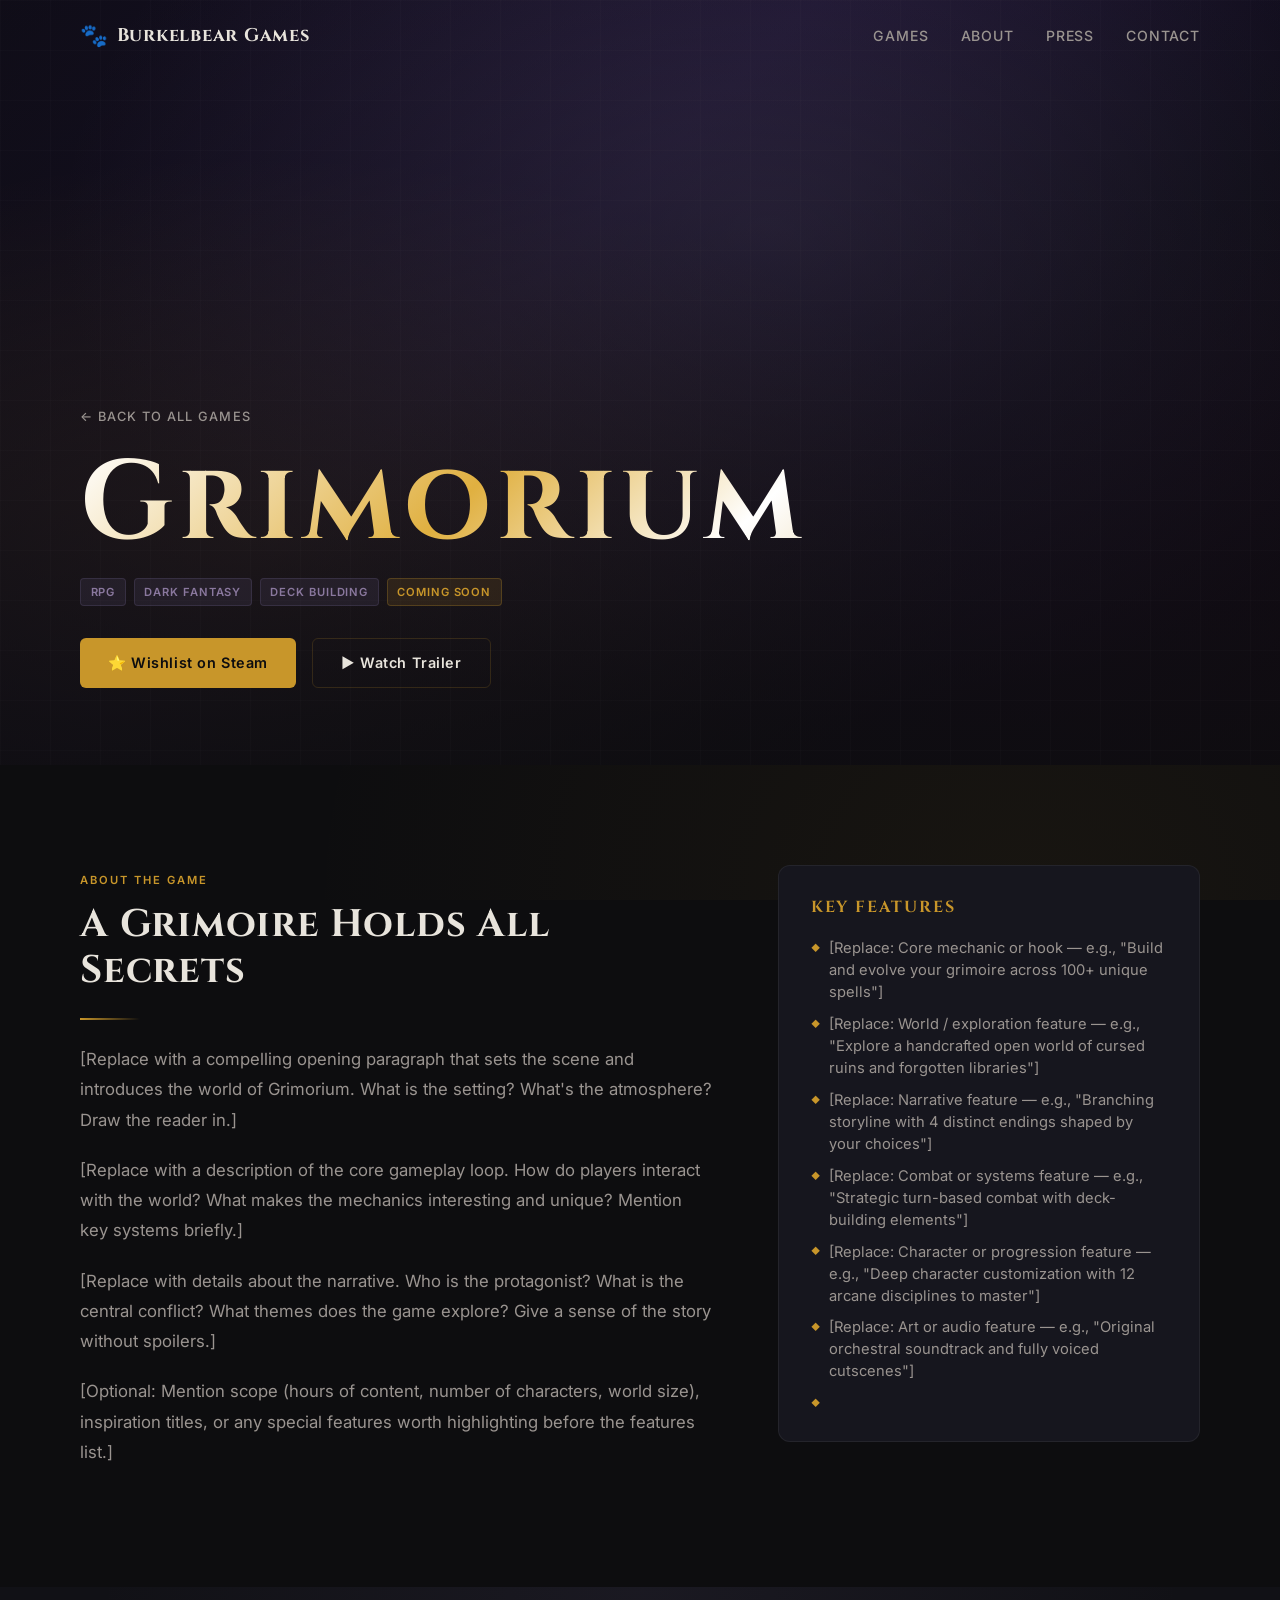
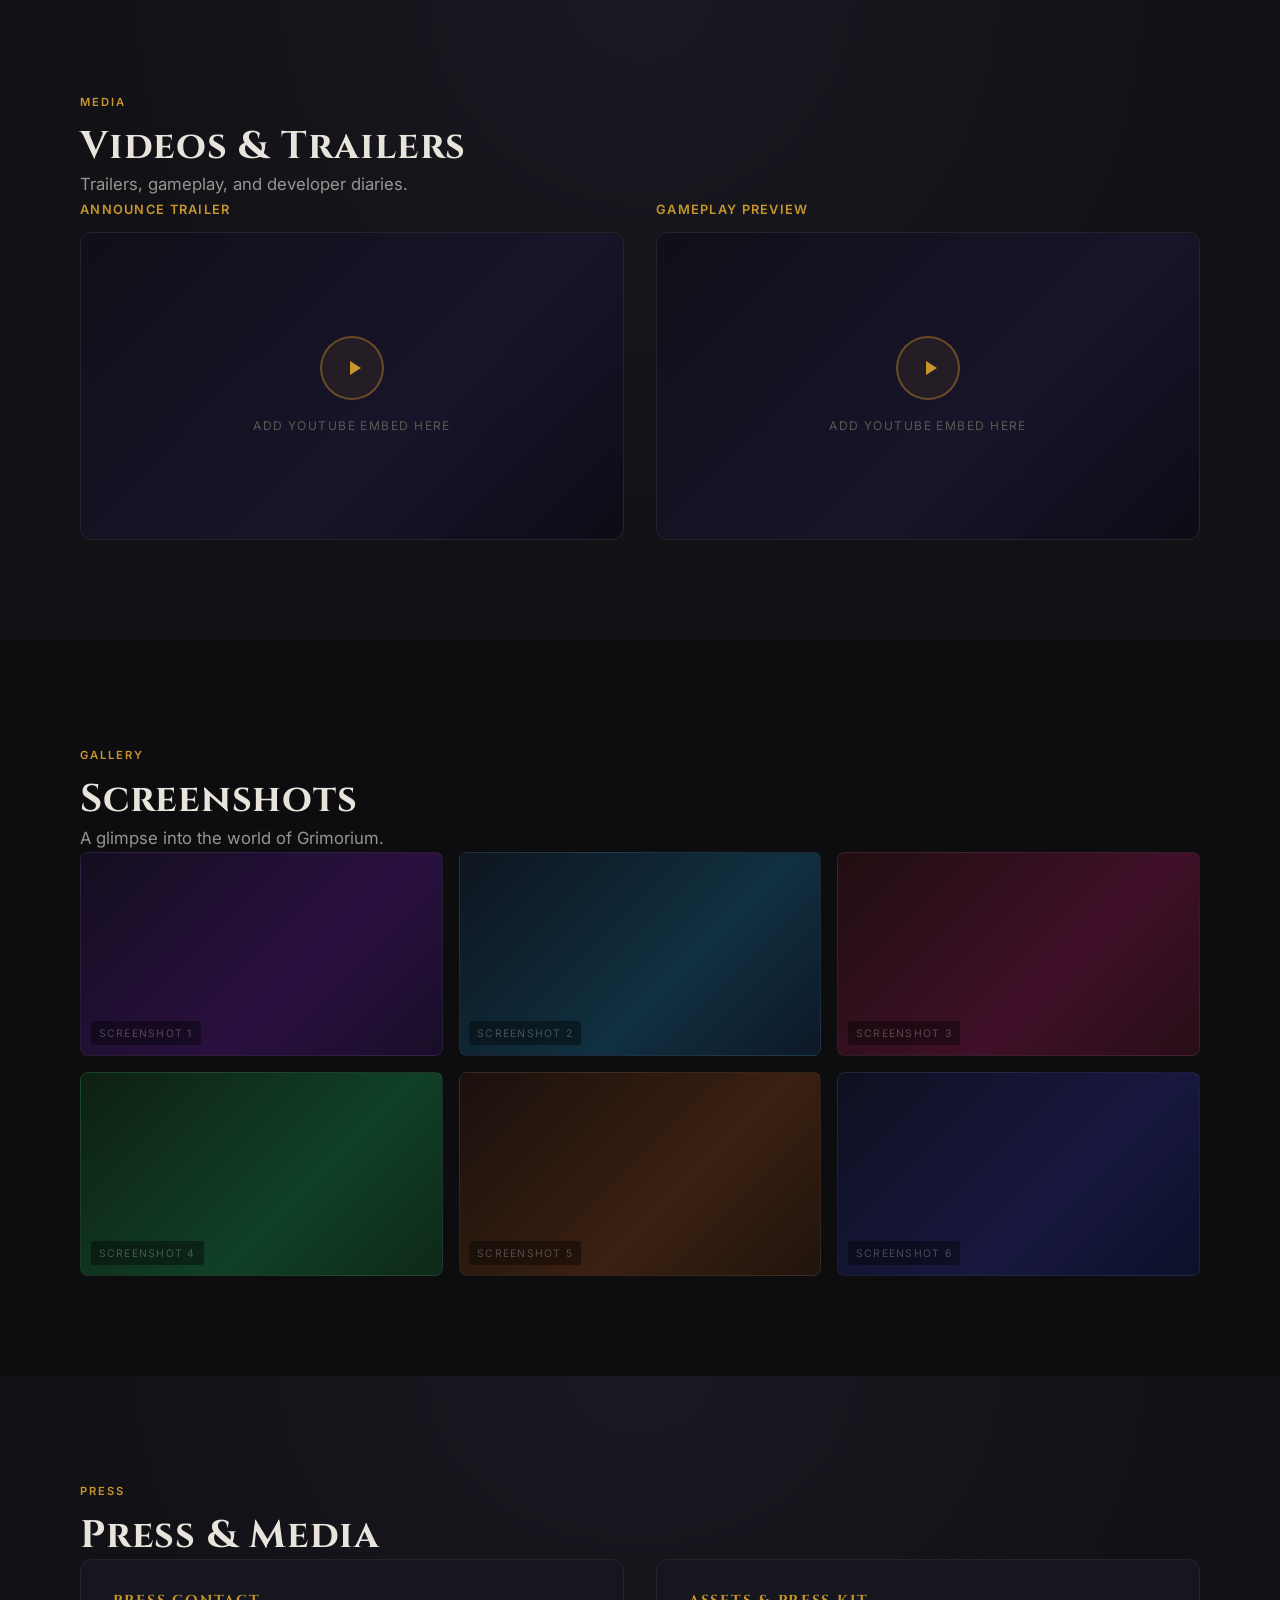
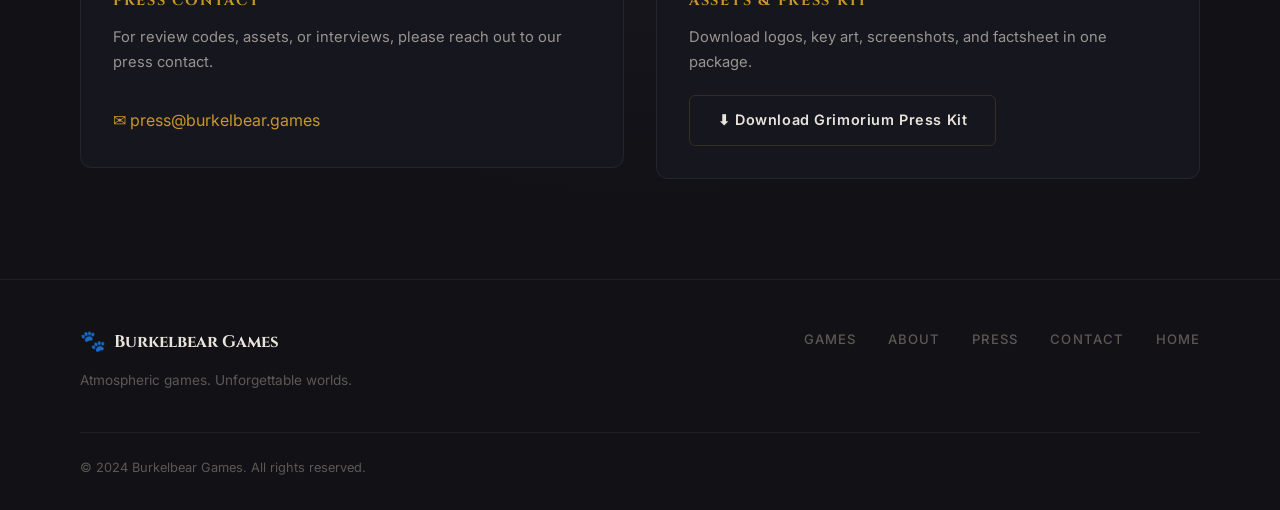
==== games/grimorium.html @ 39a69e0a "first commit" ====
<!DOCTYPE html>
<html lang="en">
<head>
  <meta charset="UTF-8" />
  <meta name="viewport" content="width=device-width, initial-scale=1.0" />

  <!-- TITLE: Update with your game's full SEO title -->
  <title>Grimorium — Burkelbear Games</title>

  <!-- META DESCRIPTION: Replace with your actual game description (150–160 chars ideal) -->
  <meta name="description" content="Grimorium is a dark fantasy grimoire RPG by Burkelbear Games. Unravel forbidden arcane mysteries before they unravel you." />

  <!-- Open Graph / Social sharing -->
  <!-- OG TAGS: Update these once you have key art / banner images -->
  <meta property="og:type"        content="website" />
  <meta property="og:title"       content="Grimorium — Burkelbear Games" />
  <meta property="og:description" content="A dark fantasy grimoire RPG. Unravel forbidden arcane mysteries before they unravel you." />
  <!-- <meta property="og:image" content="https://burkelbear.games/images/grimorium-og-banner.jpg" /> -->
  <!-- <meta property="og:url"   content="https://burkelbear.games/games/grimorium.html" /> -->

  <!-- Favicon -->
  <!-- <link rel="icon" type="image/png" sizes="32x32" href="../favicon-32x32.png"> -->

  <!-- Google Fonts -->
  <link rel="preconnect" href="https://fonts.googleapis.com" />
  <link rel="preconnect" href="https://fonts.gstatic.com" crossorigin />
  <link
    href="https://fonts.googleapis.com/css2?family=Cinzel:wght@400;600;700&family=Inter:wght@400;500;600&display=swap"
    rel="stylesheet"
  />

  <!-- Note: stylesheet path goes up one level since we are in /games/ -->
  <link rel="stylesheet" href="../css/style.css" />
</head>
<body>

  <!-- ======================================================================
       NAVIGATION
       ====================================================================== -->
  <header>
    <nav class="nav" id="nav" role="navigation" aria-label="Main navigation">
      <div class="nav__inner">

        <!-- Logo links back to homepage -->
        <a href="../index.html" class="nav__logo" aria-label="Burkelbear Games home">
          <span class="nav__logo-icon" aria-hidden="true">🐾</span>
          Burkelbear Games
        </a>

        <!-- Desktop nav links — all point back to index.html sections -->
        <ul class="nav__links" role="list">
          <li><a href="../index.html#games"  >Games</a></li>
          <li><a href="../index.html#about"  >About</a></li>
          <li><a href="../index.html#press"  >Press</a></li>
          <li><a href="../index.html#contact">Contact</a></li>
        </ul>

        <!-- Mobile hamburger button -->
        <button
          class="nav__hamburger"
          id="hamburger"
          aria-label="Toggle menu"
          aria-expanded="false"
          aria-controls="mobile-menu"
        >
          <span class="nav__hamburger-line"></span>
          <span class="nav__hamburger-line"></span>
          <span class="nav__hamburger-line"></span>
        </button>

      </div>

      <!-- Mobile menu -->
      <nav class="nav__mobile" id="mobile-menu" aria-label="Mobile navigation">
        <a href="../index.html"         >← All Games</a>
        <a href="../index.html#games"  >Games</a>
        <a href="../index.html#about"  >About</a>
        <a href="../index.html#press"  >Press</a>
        <a href="../index.html#contact">Contact</a>
      </nav>

    </nav>
  </header>


  <main>

    <!-- ====================================================================
         GAME HERO
         ==================================================================== -->
    <section class="game-hero" id="hero" aria-label="Grimorium hero">

      <!-- HERO BACKGROUND IMAGE: The .game-hero::before pseudo-element in CSS controls the background.
           When you have actual key art, add to CSS:
             .game-hero::before {
               background-image: url('../images/grimorium-hero.jpg');
               background-size: cover;
               background-position: center top;
             }
           Keep the gradient overlay in the background shorthand to darken it. -->

      <div class="game-hero__content">

        <!-- Back link -->
        <a href="../index.html#games" class="game-hero__back">
          ← Back to all games
        </a>

        <!-- Game title -->
        <h1 class="game-hero__title">Grimorium</h1>

        <!-- Genre / platform tags -->
        <div class="game-hero__tags">
          <!-- GAME TAGS: Update with actual genre, platforms, and release status -->
          <span class="tag">RPG</span>
          <span class="tag">Dark Fantasy</span>
          <span class="tag">Deck Building</span>
          <!-- PLATFORM TAGS: Uncomment and update as platforms are confirmed -->
          <!-- <span class="tag">PC</span> -->
          <!-- <span class="tag">Mac</span> -->
          <span class="tag tag--accent">Coming Soon</span>
          <!-- RELEASE DATE TAG: Replace "Coming Soon" with actual release date when known:
               <span class="tag tag--accent">2025</span> -->
        </div>

        <!-- CTA buttons -->
        <div class="game-hero__ctas">

          <!-- STEAM WISHLIST LINK: Replace href="#" with your actual Steam store page URL.
               Example: href="https://store.steampowered.com/app/YOUR_APP_ID/Grimorium/" -->
          <a href="#" class="btn btn-primary" target="_blank" rel="noopener noreferrer">
            ⭐ Wishlist on Steam
            <!-- STEAM STORE URL: Update href above ↑ -->
          </a>

          <!-- This button smooth-scrolls to the #videos section below -->
          <a href="#videos" class="btn btn-secondary">
            ▶ Watch Trailer
          </a>

          <!-- ITCH.IO LINK: Uncomment when you have an itch.io page -->
          <!-- <a href="#" class="btn btn-secondary" target="_blank" rel="noopener noreferrer">
            Play on itch.io
          </a> -->

        </div>

      </div>

    </section><!-- /.game-hero -->


    <!-- ====================================================================
         ABOUT THE GAME
         ==================================================================== -->
    <section class="section" id="about" aria-labelledby="about-heading">
      <div class="container">

        <div class="game-about__grid">

          <!-- Description column -->
          <div class="game-about__description fade-in">
            <span class="section-label">About the Game</span>
            <h2 id="about-heading">
              <!-- GAME ABOUT HEADING: Replace with your preferred section heading -->
              A Grimoire Holds All Secrets
            </h2>
            <div class="divider"></div>

            <!-- GAME DESCRIPTION: Replace these placeholder paragraphs with your actual game description.
                 Aim for 3–5 paragraphs. Focus on tone, setting, core loop, and emotional hook.
                 Keep it engaging — this is your game's elevator pitch to potential players. -->

            <p>
              <!-- PARAGRAPH 1: Setting and premise -->
              [Replace with a compelling opening paragraph that sets the scene and introduces the world
              of Grimorium. What is the setting? What's the atmosphere? Draw the reader in.]
            </p>

            <p>
              <!-- PARAGRAPH 2: Core gameplay / mechanics overview -->
              [Replace with a description of the core gameplay loop. How do players interact with the world?
              What makes the mechanics interesting and unique? Mention key systems briefly.]
            </p>

            <p>
              <!-- PARAGRAPH 3: Story hook / narrative tone -->
              [Replace with details about the narrative. Who is the protagonist? What is the central conflict?
              What themes does the game explore? Give a sense of the story without spoilers.]
            </p>

            <p>
              <!-- PARAGRAPH 4: Optional — multiplayer, content scope, inspirations -->
              [Optional: Mention scope (hours of content, number of characters, world size), inspiration
              titles, or any special features worth highlighting before the features list.]
            </p>

          </div><!-- /.game-about__description -->

          <!-- Features list column -->
          <aside class="game-features fade-in">
            <h3>Key Features</h3>

            <ul class="features-list">
              <!-- FEATURES: Replace each <li> text with your actual game features.
                   Aim for 6–10 concise bullet points. Strong verbs, concrete details. -->
              <li>
                <!-- FEATURE 1 -->
                [Replace: Core mechanic or hook — e.g., "Build and evolve your grimoire across 100+ unique spells"]
              </li>
              <li>
                <!-- FEATURE 2 -->
                [Replace: World / exploration feature — e.g., "Explore a handcrafted open world of cursed ruins and forgotten libraries"]
              </li>
              <li>
                <!-- FEATURE 3 -->
                [Replace: Narrative feature — e.g., "Branching storyline with 4 distinct endings shaped by your choices"]
              </li>
              <li>
                <!-- FEATURE 4 -->
                [Replace: Combat or systems feature — e.g., "Strategic turn-based combat with deck-building elements"]
              </li>
              <li>
                <!-- FEATURE 5 -->
                [Replace: Character or progression feature — e.g., "Deep character customization with 12 arcane disciplines to master"]
              </li>
              <li>
                <!-- FEATURE 6 -->
                [Replace: Art or audio feature — e.g., "Original orchestral soundtrack and fully voiced cutscenes"]
              </li>
              <li>
                <!-- FEATURE 7: Uncomment when ready -->
                <!-- [Replace: Additional feature] -->
              </li>
            </ul>

          </aside><!-- /.game-features -->

        </div><!-- /.game-about__grid -->

      </div>
    </section><!-- /#about -->


    <!-- ====================================================================
         VIDEOS & TRAILERS
         ==================================================================== -->
    <section class="section section--alt" id="videos" aria-labelledby="videos-heading">
      <div class="container">

        <div class="fade-in">
          <span class="section-label">Media</span>
          <h2 id="videos-heading">Videos &amp; Trailers</h2>
          <p class="section-subtitle">
            <!-- VIDEOS INTRO: Update or remove -->
            Trailers, gameplay, and developer diaries.
          </p>
        </div>

        <div class="videos-grid fade-in-stagger">

          <!-- VIDEO EMBED 1 -->
          <!-- YOUTUBE EMBED -->
          <div>
            <p style="font-size:0.8rem; letter-spacing:0.1em; text-transform:uppercase; color:var(--color-accent); margin-bottom:0.75rem; font-weight:600;">
              <!-- VIDEO 1 LABEL: e.g., "Announce Trailer", "Gameplay Reveal" -->
              Announce Trailer
              <!-- LABEL: Update to match actual video content -->
            </p>
            <div class="video-embed-wrapper">
              <!-- YOUTUBE EMBED: Replace the entire .video-placeholder div below with your iframe.
                   Example:
                   <iframe
                     width="560" height="315"
                     src="https://www.youtube.com/embed/YOUR_VIDEO_ID"
                     title="Grimorium — Announce Trailer"
                     frameborder="0"
                     allow="accelerometer; autoplay; clipboard-write; encrypted-media; gyroscope; picture-in-picture; web-share"
                     allowfullscreen
                   ></iframe>
              -->
              <div class="video-placeholder" role="img" aria-label="Video placeholder — add YouTube embed here">
                <div class="video-placeholder__play" aria-hidden="true">
                  <!-- Play triangle icon -->
                  <svg viewBox="0 0 24 24" aria-hidden="true" focusable="false">
                    <path d="M8 5v14l11-7z"/>
                  </svg>
                </div>
                <p class="video-placeholder__text">Add YouTube Embed Here</p>
              </div>
            </div>
          </div><!-- /VIDEO 1 -->

          <!-- VIDEO EMBED 2 -->
          <!-- YOUTUBE EMBED -->
          <div>
            <p style="font-size:0.8rem; letter-spacing:0.1em; text-transform:uppercase; color:var(--color-accent); margin-bottom:0.75rem; font-weight:600;">
              <!-- VIDEO 2 LABEL: e.g., "Gameplay Preview", "Dev Diary #1" -->
              Gameplay Preview
              <!-- LABEL: Update to match actual video content -->
            </p>
            <div class="video-embed-wrapper">
              <!-- YOUTUBE EMBED: Replace the entire .video-placeholder div below with your iframe.
                   Example:
                   <iframe
                     width="560" height="315"
                     src="https://www.youtube.com/embed/YOUR_VIDEO_ID_2"
                     title="Grimorium — Gameplay Preview"
                     frameborder="0"
                     allow="accelerometer; autoplay; clipboard-write; encrypted-media; gyroscope; picture-in-picture; web-share"
                     allowfullscreen
                   ></iframe>
              -->
              <div class="video-placeholder" role="img" aria-label="Video placeholder — add YouTube embed here">
                <div class="video-placeholder__play" aria-hidden="true">
                  <svg viewBox="0 0 24 24" aria-hidden="true" focusable="false">
                    <path d="M8 5v14l11-7z"/>
                  </svg>
                </div>
                <p class="video-placeholder__text">Add YouTube Embed Here</p>
              </div>
            </div>
          </div><!-- /VIDEO 2 -->

        </div><!-- /.videos-grid -->

      </div>
    </section><!-- /#videos -->


    <!-- ====================================================================
         SCREENSHOTS
         ==================================================================== -->
    <section class="section" id="screenshots" aria-labelledby="screenshots-heading">
      <div class="container">

        <div class="fade-in">
          <span class="section-label">Gallery</span>
          <h2 id="screenshots-heading">Screenshots</h2>
          <p class="section-subtitle">
            <!-- SCREENSHOTS INTRO: Update or remove -->
            A glimpse into the world of Grimorium.
          </p>
        </div>

        <!-- SCREENSHOTS GRID: Replace each .screenshot-placeholder div with an <img> tag.
             Example for each slot:
             <img
               src="../images/grimorium-screenshot-1.jpg"
               alt="Grimorium screenshot — [describe what's shown]"
               loading="lazy"
             />
             Recommended screenshot resolution: 1920×1080 (16:9 ratio).
             The CSS grid handles layout automatically. -->
        <div class="screenshots-grid fade-in-stagger">

          <!-- SCREENSHOT 1: Replace with actual screenshot image -->
          <div class="screenshot-placeholder" role="img" aria-label="Screenshot placeholder 1">
            <span class="screenshot-placeholder__label">Screenshot 1</span>
          </div>

          <!-- SCREENSHOT 2: Replace with actual screenshot image -->
          <div class="screenshot-placeholder" role="img" aria-label="Screenshot placeholder 2">
            <span class="screenshot-placeholder__label">Screenshot 2</span>
          </div>

          <!-- SCREENSHOT 3: Replace with actual screenshot image -->
          <div class="screenshot-placeholder" role="img" aria-label="Screenshot placeholder 3">
            <span class="screenshot-placeholder__label">Screenshot 3</span>
          </div>

          <!-- SCREENSHOT 4: Replace with actual screenshot image -->
          <div class="screenshot-placeholder" role="img" aria-label="Screenshot placeholder 4">
            <span class="screenshot-placeholder__label">Screenshot 4</span>
          </div>

          <!-- SCREENSHOT 5: Replace with actual screenshot image -->
          <div class="screenshot-placeholder" role="img" aria-label="Screenshot placeholder 5">
            <span class="screenshot-placeholder__label">Screenshot 5</span>
          </div>

          <!-- SCREENSHOT 6: Replace with actual screenshot image -->
          <div class="screenshot-placeholder" role="img" aria-label="Screenshot placeholder 6">
            <span class="screenshot-placeholder__label">Screenshot 6</span>
          </div>

        </div><!-- /.screenshots-grid -->

      </div>
    </section><!-- /#screenshots -->


    <!-- ====================================================================
         PRESS / MEDIA
         ==================================================================== -->
    <section class="section section--alt" id="press" aria-labelledby="press-heading">
      <div class="container">

        <div class="fade-in">
          <span class="section-label">Press</span>
          <h2 id="press-heading">Press &amp; Media</h2>
        </div>

        <div class="game-press__inner fade-in-stagger">

          <!-- Press contact block -->
          <div class="game-press__block">
            <h3>Press Contact</h3>
            <p style="color: var(--color-text-muted); font-size:0.92rem; margin-bottom:1rem;">
              <!-- PRESS CONTACT COPY: Update as needed -->
              For review codes, assets, or interviews, please reach out to our press contact.
            </p>
            <!-- PRESS EMAIL: Replace with your actual press email -->
            <a href="mailto:press@burkelbear.games" class="contact__email-link">
              ✉ press@burkelbear.games
            </a>
          </div>

          <!-- Press kit download block -->
          <div class="game-press__block">
            <h3>Assets &amp; Press Kit</h3>
            <p style="color: var(--color-text-muted); font-size:0.92rem; margin-bottom:1.25rem;">
              <!-- PRESS KIT COPY: Update with what's included in the kit -->
              Download logos, key art, screenshots, and factsheet in one package.
            </p>

            <!-- PRESS KIT DOWNLOAD: Replace href="#" with actual press kit file or folder URL.
                 Example: href="../press/grimorium-presskit.zip" -->
            <a href="#" class="btn btn-secondary" download>
              ⬇ Download Grimorium Press Kit
              <!-- PRESS KIT FILE: Update href above ↑ -->
            </a>

            <!-- PRESSKIT.HTML LINK: If you use presskit() or dopresskit.com, add link here -->
            <!-- <a href="../press/grimorium/" class="btn btn-ghost" style="margin-top:0.75rem;">
              View Online Press Kit →
            </a> -->
          </div>

        </div><!-- /.game-press__inner -->

      </div>
    </section><!-- /#press -->

  </main>


  <!-- ========================================================================
       FOOTER — Same as index.html
       ====================================================================== -->
  <footer class="footer" role="contentinfo">
    <div class="container">

      <div class="footer__inner">

        <div>
          <div class="footer__brand">
            <span class="nav__logo-icon" aria-hidden="true">🐾</span>
            Burkelbear Games
          </div>
          <p class="footer__tagline">
            Atmospheric games. Unforgettable worlds.
          </p>
        </div>

        <nav class="footer__nav" aria-label="Footer navigation">
          <a href="../index.html#games"  >Games</a>
          <a href="../index.html#about"  >About</a>
          <a href="../index.html#press"  >Press</a>
          <a href="../index.html#contact">Contact</a>
          <a href="../index.html"        >Home</a>
        </nav>

      </div>

      <div class="footer__bottom">
        <!-- COPYRIGHT: Update year as needed -->
        <p class="footer__copyright">© 2024 Burkelbear Games. All rights reserved.</p>
      </div>

    </div>
  </footer>

  <!-- JS path goes up one level since we are in /games/ -->
  <script src="../js/main.js"></script>

</body>
</html>
---- css/style.css ----
/* ==========================================================================
   Burkelbear Games — Main Stylesheet
   ==========================================================================
   Table of Contents:
   1.  CSS Custom Properties (Design Tokens)
   2.  Reset & Base
   3.  Typography
   4.  Layout Utilities
   5.  Navigation
   6.  Hero Sections
   7.  Section Shared Styles
   8.  Game Cards
   9.  About Section
   10. Press Section
   11. Contact Section
   12. Footer
   13. Game Detail Page — Grimorium
   14. Video Embeds
   15. Screenshot Grid
   16. 404 Page
   17. Animations & Transitions
   18. Responsive Breakpoints
   ========================================================================== */

/* --------------------------------------------------------------------------
   1. CSS Custom Properties
   -------------------------------------------------------------------------- */

:root {
  /* Core Palette */
  --color-bg:          #0d0d0f;
  --color-bg-alt:      #111116;
  --color-bg-card:     #16161e;
  --color-bg-elevated: #1c1c26;

  /* Accent — Warm Amber/Gold */
  --color-accent:        #c8962a;
  --color-accent-light:  #e0b040;
  --color-accent-dark:   #9a7020;
  --color-accent-subtle: rgba(200, 150, 42, 0.12);

  /* Secondary — Muted Purple/Slate */
  --color-secondary:        #6b5f8a;
  --color-secondary-light:  #8a789e;
  --color-secondary-dark:   #4a3f65;
  --color-secondary-subtle: rgba(107, 95, 138, 0.15);

  /* Text */
  --color-text:        #e8e4dc;
  --color-text-muted:  #9a9490;
  --color-text-dim:    #5c5854;

  /* Borders */
  --color-border:        rgba(200, 150, 42, 0.18);
  --color-border-subtle: rgba(255, 255, 255, 0.06);

  /* Typography */
  --font-heading: 'Cinzel', 'Georgia', serif;
  --font-body:    'Inter', 'Helvetica Neue', Arial, sans-serif;

  /* Sizing */
  --nav-height:    72px;
  --max-width:     1200px;
  --section-gap:   100px;
  --card-radius:   12px;
  --btn-radius:    6px;

  /* Shadows */
  --shadow-sm:  0 2px 8px rgba(0, 0, 0, 0.4);
  --shadow-md:  0 4px 20px rgba(0, 0, 0, 0.5);
  --shadow-lg:  0 8px 40px rgba(0, 0, 0, 0.6);
  --shadow-accent: 0 4px 24px rgba(200, 150, 42, 0.25);

  /* Transitions */
  --transition-fast:   150ms ease;
  --transition-normal: 280ms ease;
  --transition-slow:   500ms ease;
}

/* --------------------------------------------------------------------------
   2. Reset & Base
   -------------------------------------------------------------------------- */

*,
*::before,
*::after {
  box-sizing: border-box;
  margin: 0;
  padding: 0;
}

html {
  scroll-behavior: smooth;
  font-size: 16px;
  -webkit-text-size-adjust: 100%;
}

body {
  background-color: var(--color-bg);
  color: var(--color-text);
  font-family: var(--font-body);
  font-size: 1rem;
  line-height: 1.7;
  min-height: 100vh;

  /* Subtle noise-like texture via CSS — no external image needed */
  background-image:
    radial-gradient(ellipse at 20% 0%, rgba(107, 95, 138, 0.08) 0%, transparent 50%),
    radial-gradient(ellipse at 80% 100%, rgba(200, 150, 42, 0.06) 0%, transparent 50%);
  background-attachment: fixed;
}

img {
  display: block;
  max-width: 100%;
  height: auto;
}

a {
  color: var(--color-accent);
  text-decoration: none;
  transition: color var(--transition-fast);
}

a:hover {
  color: var(--color-accent-light);
}

ul,
ol {
  list-style: none;
}

button {
  cursor: pointer;
  border: none;
  background: none;
  font-family: inherit;
}

/* --------------------------------------------------------------------------
   3. Typography
   -------------------------------------------------------------------------- */

h1, h2, h3, h4, h5, h6 {
  font-family: var(--font-heading);
  font-weight: 700;
  line-height: 1.2;
  letter-spacing: 0.02em;
  color: var(--color-text);
}

h1 { font-size: clamp(2.2rem, 5vw, 3.8rem); }
h2 { font-size: clamp(1.6rem, 3.5vw, 2.4rem); }
h3 { font-size: clamp(1.2rem, 2.5vw, 1.6rem); }
h4 { font-size: 1.1rem; }

p {
  margin-bottom: 1rem;
  color: var(--color-text-muted);
}

p:last-child {
  margin-bottom: 0;
}

.text-accent {
  color: var(--color-accent);
}

.text-muted {
  color: var(--color-text-muted);
}

.section-label {
  display: inline-block;
  font-family: var(--font-body);
  font-size: 0.7rem;
  font-weight: 600;
  letter-spacing: 0.18em;
  text-transform: uppercase;
  color: var(--color-accent);
  margin-bottom: 0.75rem;
}

.section-title {
  margin-bottom: 1rem;
}

.section-subtitle {
  font-size: 1.05rem;
  color: var(--color-text-muted);
  max-width: 560px;
  margin-bottom: 3rem;
}

/* --------------------------------------------------------------------------
   4. Layout Utilities
   -------------------------------------------------------------------------- */

.container {
  width: 100%;
  max-width: var(--max-width);
  margin-inline: auto;
  padding-inline: clamp(1.25rem, 5vw, 2.5rem);
}

.section {
  padding-block: var(--section-gap);
}

.section--alt {
  background-color: var(--color-bg-alt);
  /* Subtle secondary gradient for alternate sections */
  background-image:
    radial-gradient(ellipse at 50% 0%, rgba(107, 95, 138, 0.1) 0%, transparent 60%);
}

.grid-2 {
  display: grid;
  grid-template-columns: 1fr 1fr;
  gap: 3rem;
  align-items: center;
}

.grid-3 {
  display: grid;
  grid-template-columns: repeat(3, 1fr);
  gap: 1.5rem;
}

.flex-center {
  display: flex;
  align-items: center;
  justify-content: center;
}

.text-center { text-align: center; }

/* Divider line */
.divider {
  width: 60px;
  height: 2px;
  background: linear-gradient(90deg, var(--color-accent), transparent);
  margin-block: 1.5rem;
}

/* --------------------------------------------------------------------------
   5. Buttons
   -------------------------------------------------------------------------- */

.btn {
  display: inline-flex;
  align-items: center;
  gap: 0.5rem;
  padding: 0.75rem 1.75rem;
  font-family: var(--font-body);
  font-size: 0.9rem;
  font-weight: 600;
  letter-spacing: 0.04em;
  border-radius: var(--btn-radius);
  transition:
    background-color var(--transition-normal),
    color var(--transition-normal),
    box-shadow var(--transition-normal),
    transform var(--transition-fast);
  white-space: nowrap;
}

.btn:hover {
  transform: translateY(-2px);
}

.btn:active {
  transform: translateY(0);
}

.btn-primary {
  background-color: var(--color-accent);
  color: #0d0d0f;
}

.btn-primary:hover {
  background-color: var(--color-accent-light);
  color: #0d0d0f;
  box-shadow: var(--shadow-accent);
}

.btn-secondary {
  background-color: transparent;
  color: var(--color-text);
  border: 1px solid var(--color-border);
}

.btn-secondary:hover {
  color: var(--color-accent-light);
  border-color: var(--color-accent);
  background-color: var(--color-accent-subtle);
}

.btn-ghost {
  background-color: transparent;
  color: var(--color-accent);
  border: none;
  padding-inline: 0;
  letter-spacing: 0.06em;
}

.btn-ghost::after {
  content: ' →';
  transition: transform var(--transition-fast);
  display: inline-block;
}

.btn-ghost:hover {
  color: var(--color-accent-light);
}

.btn-ghost:hover::after {
  transform: translateX(4px);
}

.btn-group {
  display: flex;
  align-items: center;
  gap: 1rem;
  flex-wrap: wrap;
}

/* --------------------------------------------------------------------------
   6. Navigation
   -------------------------------------------------------------------------- */

.nav {
  position: fixed;
  top: 0;
  left: 0;
  right: 0;
  z-index: 1000;
  height: var(--nav-height);
  display: flex;
  align-items: center;

  /* Starts transparent, becomes opaque on scroll (JS adds .nav--scrolled) */
  background-color: transparent;
  transition:
    background-color var(--transition-normal),
    box-shadow var(--transition-normal),
    backdrop-filter var(--transition-normal);
}

.nav--scrolled {
  background-color: rgba(13, 13, 15, 0.92);
  backdrop-filter: blur(12px);
  -webkit-backdrop-filter: blur(12px);
  box-shadow: 0 1px 0 var(--color-border-subtle);
}

.nav__inner {
  width: 100%;
  max-width: var(--max-width);
  margin-inline: auto;
  padding-inline: clamp(1.25rem, 5vw, 2.5rem);
  display: flex;
  align-items: center;
  justify-content: space-between;
  gap: 2rem;
}

/* Logo */
.nav__logo {
  display: flex;
  align-items: center;
  gap: 0.5rem;
  font-family: var(--font-heading);
  font-size: 1.15rem;
  font-weight: 700;
  color: var(--color-text);
  letter-spacing: 0.04em;
  white-space: nowrap;
  text-decoration: none;
  flex-shrink: 0;
}

.nav__logo:hover {
  color: var(--color-accent-light);
}

.nav__logo-icon {
  font-size: 1.4rem;
  line-height: 1;
}

/* Desktop links */
.nav__links {
  display: flex;
  align-items: center;
  gap: 2rem;
}

.nav__links a {
  font-size: 0.88rem;
  font-weight: 500;
  letter-spacing: 0.06em;
  text-transform: uppercase;
  color: var(--color-text-muted);
  text-decoration: none;
  transition: color var(--transition-fast);
  position: relative;
  padding-bottom: 2px;
}

.nav__links a::after {
  content: '';
  position: absolute;
  bottom: -2px;
  left: 0;
  right: 0;
  height: 1px;
  background-color: var(--color-accent);
  transform: scaleX(0);
  transition: transform var(--transition-normal);
  transform-origin: left;
}

.nav__links a:hover,
.nav__links a.active {
  color: var(--color-text);
}

.nav__links a:hover::after,
.nav__links a.active::after {
  transform: scaleX(1);
}

/* Hamburger button */
.nav__hamburger {
  display: none;
  flex-direction: column;
  justify-content: center;
  align-items: center;
  width: 44px;
  height: 44px;
  gap: 5px;
  background: none;
  border: none;
  cursor: pointer;
  padding: 8px;
  border-radius: 4px;
  transition: background-color var(--transition-fast);
}

.nav__hamburger:hover {
  background-color: var(--color-accent-subtle);
}

.nav__hamburger-line {
  display: block;
  width: 22px;
  height: 2px;
  background-color: var(--color-text);
  border-radius: 2px;
  transition:
    transform var(--transition-normal),
    opacity var(--transition-normal);
  transform-origin: center;
}

/* Hamburger open state */
.nav__hamburger.is-open .nav__hamburger-line:nth-child(1) {
  transform: translateY(7px) rotate(45deg);
}

.nav__hamburger.is-open .nav__hamburger-line:nth-child(2) {
  opacity: 0;
  transform: scaleX(0);
}

.nav__hamburger.is-open .nav__hamburger-line:nth-child(3) {
  transform: translateY(-7px) rotate(-45deg);
}

/* Mobile drawer */
.nav__mobile {
  display: none;
  position: fixed;
  top: var(--nav-height);
  left: 0;
  right: 0;
  background-color: rgba(13, 13, 15, 0.97);
  backdrop-filter: blur(16px);
  -webkit-backdrop-filter: blur(16px);
  border-bottom: 1px solid var(--color-border-subtle);
  padding: 1.5rem clamp(1.25rem, 5vw, 2.5rem);
  flex-direction: column;
  gap: 0;
  z-index: 999;

  /* Animation */
  opacity: 0;
  transform: translateY(-8px);
  pointer-events: none;
  transition:
    opacity var(--transition-normal),
    transform var(--transition-normal);
}

.nav__mobile.is-open {
  opacity: 1;
  transform: translateY(0);
  pointer-events: all;
}

.nav__mobile a {
  display: block;
  padding: 0.9rem 0;
  font-size: 1rem;
  font-weight: 500;
  letter-spacing: 0.06em;
  text-transform: uppercase;
  color: var(--color-text-muted);
  border-bottom: 1px solid var(--color-border-subtle);
  text-decoration: none;
  transition: color var(--transition-fast);
}

.nav__mobile a:last-child {
  border-bottom: none;
}

.nav__mobile a:hover {
  color: var(--color-accent-light);
}

/* --------------------------------------------------------------------------
   7. Hero — Main Landing
   -------------------------------------------------------------------------- */

.hero {
  position: relative;
  min-height: 100vh;
  display: flex;
  align-items: center;
  justify-content: center;
  text-align: center;
  overflow: hidden;
  padding-top: var(--nav-height);
}

/* Animated gradient background */
.hero::before {
  content: '';
  position: absolute;
  inset: 0;
  background:
    radial-gradient(ellipse 80% 60% at 50% 0%, rgba(107, 95, 138, 0.22) 0%, transparent 70%),
    radial-gradient(ellipse 60% 40% at 20% 80%, rgba(200, 150, 42, 0.12) 0%, transparent 60%),
    radial-gradient(ellipse 40% 60% at 80% 60%, rgba(107, 95, 138, 0.1) 0%, transparent 50%);
  animation: heroGradientShift 12s ease-in-out infinite alternate;
  z-index: 0;
}

/* Fine grid overlay for texture */
.hero::after {
  content: '';
  position: absolute;
  inset: 0;
  background-image:
    linear-gradient(rgba(255,255,255,0.015) 1px, transparent 1px),
    linear-gradient(90deg, rgba(255,255,255,0.015) 1px, transparent 1px);
  background-size: 40px 40px;
  z-index: 0;
  pointer-events: none;
}

.hero__content {
  position: relative;
  z-index: 1;
  max-width: 760px;
  padding-inline: clamp(1.25rem, 5vw, 2.5rem);
}

.hero__eyebrow {
  display: inline-flex;
  align-items: center;
  gap: 0.5rem;
  font-size: 0.75rem;
  font-weight: 600;
  letter-spacing: 0.2em;
  text-transform: uppercase;
  color: var(--color-accent);
  margin-bottom: 1.5rem;
  opacity: 0.9;
}

.hero__eyebrow::before,
.hero__eyebrow::after {
  content: '';
  display: block;
  width: 32px;
  height: 1px;
  background: var(--color-accent);
  opacity: 0.6;
}

.hero__title {
  font-size: clamp(3rem, 8vw, 5.5rem);
  font-weight: 700;
  line-height: 1.05;
  letter-spacing: 0.03em;
  margin-bottom: 1.5rem;

  /* Gold gradient text effect */
  background: linear-gradient(
    135deg,
    var(--color-text) 0%,
    var(--color-accent-light) 45%,
    var(--color-text) 70%,
    var(--color-accent) 100%
  );
  -webkit-background-clip: text;
  -webkit-text-fill-color: transparent;
  background-clip: text;
}

.hero__tagline {
  font-size: clamp(1rem, 2.5vw, 1.25rem);
  color: var(--color-text-muted);
  line-height: 1.6;
  margin-bottom: 2.5rem;
  font-style: italic;
}

/* --------------------------------------------------------------------------
   8. Section Shared Styles
   -------------------------------------------------------------------------- */

/* Fade-in animation class added by JS via Intersection Observer */
.fade-in {
  opacity: 0;
  transform: translateY(24px);
  transition:
    opacity 0.6s ease,
    transform 0.6s ease;
}

.fade-in.is-visible {
  opacity: 1;
  transform: translateY(0);
}

/* Staggered children */
.fade-in-stagger > * {
  opacity: 0;
  transform: translateY(20px);
  transition:
    opacity 0.5s ease,
    transform 0.5s ease;
}

.fade-in-stagger.is-visible > *:nth-child(1) { opacity: 1; transform: none; transition-delay: 0s; }
.fade-in-stagger.is-visible > *:nth-child(2) { opacity: 1; transform: none; transition-delay: 0.1s; }
.fade-in-stagger.is-visible > *:nth-child(3) { opacity: 1; transform: none; transition-delay: 0.2s; }
.fade-in-stagger.is-visible > *:nth-child(4) { opacity: 1; transform: none; transition-delay: 0.3s; }
.fade-in-stagger.is-visible > *:nth-child(5) { opacity: 1; transform: none; transition-delay: 0.4s; }
.fade-in-stagger.is-visible > *:nth-child(6) { opacity: 1; transform: none; transition-delay: 0.5s; }

/* --------------------------------------------------------------------------
   9. Game Cards
   -------------------------------------------------------------------------- */

.games-grid {
  display: grid;
  grid-template-columns: repeat(auto-fill, minmax(300px, 1fr));
  gap: 2rem;
}

.game-card {
  background-color: var(--color-bg-card);
  border: 1px solid var(--color-border-subtle);
  border-radius: var(--card-radius);
  overflow: hidden;
  transition:
    transform var(--transition-normal),
    border-color var(--transition-normal),
    box-shadow var(--transition-normal);
  display: flex;
  flex-direction: column;
}

.game-card:hover {
  transform: translateY(-6px);
  border-color: var(--color-border);
  box-shadow: var(--shadow-lg), 0 0 0 1px rgba(200, 150, 42, 0.1);
}

/* Image placeholder area — replace outer div with <img> tag */
.game-card__image {
  position: relative;
  aspect-ratio: 16 / 9;
  overflow: hidden;

  /* Placeholder gradient — remove when you add a real image */
  background: linear-gradient(
    135deg,
    #1a1428 0%,
    #2a1f3d 30%,
    #1c1628 60%,
    #0f1020 100%
  );
}

.game-card__image::before {
  content: '';
  position: absolute;
  inset: 0;
  background:
    radial-gradient(ellipse at 30% 40%, rgba(107, 95, 138, 0.3) 0%, transparent 60%),
    radial-gradient(ellipse at 70% 60%, rgba(200, 150, 42, 0.15) 0%, transparent 50%);
  animation: cardImagePulse 6s ease-in-out infinite alternate;
}

.game-card__image-overlay {
  position: absolute;
  bottom: 0;
  left: 0;
  right: 0;
  padding: 1.25rem;
  background: linear-gradient(transparent, rgba(0, 0, 0, 0.7));
}

.game-card__image-title {
  font-family: var(--font-heading);
  font-size: 1.4rem;
  color: #fff;
  text-shadow: 0 2px 8px rgba(0, 0, 0, 0.5);
}

/* Placeholder label shown when no real image */
.game-card__image-placeholder {
  position: absolute;
  top: 50%;
  left: 50%;
  transform: translate(-50%, -50%);
  font-size: 0.7rem;
  letter-spacing: 0.12em;
  text-transform: uppercase;
  color: rgba(255, 255, 255, 0.2);
  text-align: center;
}

.game-card__body {
  padding: 1.5rem;
  flex: 1;
  display: flex;
  flex-direction: column;
  gap: 0.75rem;
}

.game-card__tags {
  display: flex;
  flex-wrap: wrap;
  gap: 0.4rem;
}

.tag {
  display: inline-block;
  padding: 0.2rem 0.6rem;
  font-size: 0.7rem;
  font-weight: 600;
  letter-spacing: 0.08em;
  text-transform: uppercase;
  border-radius: 4px;
  background-color: var(--color-secondary-subtle);
  color: var(--color-secondary-light);
  border: 1px solid rgba(107, 95, 138, 0.25);
}

.tag--accent {
  background-color: var(--color-accent-subtle);
  color: var(--color-accent);
  border-color: rgba(200, 150, 42, 0.25);
}

.game-card__desc {
  font-size: 0.92rem;
  color: var(--color-text-muted);
  line-height: 1.65;
  flex: 1;
}

.game-card__footer {
  padding: 0 1.5rem 1.5rem;
}

/* --------------------------------------------------------------------------
   10. About Section
   -------------------------------------------------------------------------- */

.about__text {
  display: flex;
  flex-direction: column;
  gap: 1rem;
}

/* Team / company photo placeholder */
.about__image-placeholder {
  aspect-ratio: 4 / 3;
  border-radius: var(--card-radius);
  border: 1px solid var(--color-border-subtle);
  background:
    linear-gradient(135deg, #151520 0%, #1e1a2e 50%, #141420 100%);
  display: flex;
  flex-direction: column;
  align-items: center;
  justify-content: center;
  gap: 0.75rem;
  color: var(--color-text-dim);
  font-size: 0.8rem;
  letter-spacing: 0.1em;
  text-transform: uppercase;
  text-align: center;
}

.about__image-placeholder .placeholder-icon {
  font-size: 3rem;
  opacity: 0.3;
}

/* --------------------------------------------------------------------------
   11. Press Section
   -------------------------------------------------------------------------- */

.press__grid {
  display: grid;
  grid-template-columns: 1fr 2fr;
  gap: 3rem;
  align-items: start;
}

.press__info {
  background-color: var(--color-bg-card);
  border: 1px solid var(--color-border-subtle);
  border-radius: var(--card-radius);
  padding: 2rem;
}

.press__info h3 {
  margin-bottom: 1rem;
  font-size: 1rem;
  text-transform: uppercase;
  letter-spacing: 0.1em;
  color: var(--color-accent);
}

.press__contact-email {
  display: flex;
  align-items: center;
  gap: 0.5rem;
  font-size: 0.9rem;
  color: var(--color-text);
  word-break: break-all;
}

.press__contact-email a {
  color: var(--color-text);
}

.press__contact-email a:hover {
  color: var(--color-accent-light);
}

.press__quotes {
  display: flex;
  flex-direction: column;
  gap: 1.25rem;
}

.quote-card {
  background-color: var(--color-bg-card);
  border: 1px solid var(--color-border-subtle);
  border-left: 3px solid var(--color-accent);
  border-radius: 0 var(--card-radius) var(--card-radius) 0;
  padding: 1.5rem;
  transition:
    border-left-color var(--transition-normal),
    box-shadow var(--transition-normal);
}

.quote-card:hover {
  border-left-color: var(--color-accent-light);
  box-shadow: var(--shadow-sm);
}

.quote-card__text {
  font-size: 1rem;
  font-style: italic;
  color: var(--color-text);
  margin-bottom: 0.75rem;
  line-height: 1.6;
}

.quote-card__source {
  font-size: 0.8rem;
  font-weight: 600;
  letter-spacing: 0.08em;
  text-transform: uppercase;
  color: var(--color-text-dim);
}

/* --------------------------------------------------------------------------
   12. Contact Section
   -------------------------------------------------------------------------- */

.contact__inner {
  display: grid;
  grid-template-columns: 1fr 1fr;
  gap: 3rem;
  align-items: start;
}

.social-links {
  display: flex;
  flex-wrap: wrap;
  gap: 0.75rem;
  margin-top: 1.5rem;
}

.social-link {
  display: inline-flex;
  align-items: center;
  gap: 0.6rem;
  padding: 0.65rem 1.1rem;
  font-size: 0.85rem;
  font-weight: 500;
  color: var(--color-text-muted);
  background-color: var(--color-bg-card);
  border: 1px solid var(--color-border-subtle);
  border-radius: var(--btn-radius);
  text-decoration: none;
  transition:
    color var(--transition-normal),
    border-color var(--transition-normal),
    background-color var(--transition-normal),
    transform var(--transition-fast);
}

.social-link:hover {
  color: var(--color-accent-light);
  border-color: var(--color-border);
  background-color: var(--color-accent-subtle);
  transform: translateY(-2px);
}

.social-link svg {
  width: 18px;
  height: 18px;
  fill: currentColor;
  flex-shrink: 0;
}

.contact__email-block {
  background-color: var(--color-bg-card);
  border: 1px solid var(--color-border-subtle);
  border-radius: var(--card-radius);
  padding: 2rem;
}

.contact__email-block h3 {
  margin-bottom: 0.5rem;
}

.contact__email-link {
  display: inline-flex;
  align-items: center;
  gap: 0.5rem;
  font-size: 1rem;
  color: var(--color-accent);
  margin-top: 1rem;
}

.contact__email-link:hover {
  color: var(--color-accent-light);
}

/* --------------------------------------------------------------------------
   13. Footer
   -------------------------------------------------------------------------- */

.footer {
  background-color: var(--color-bg-alt);
  border-top: 1px solid var(--color-border-subtle);
  padding-block: 3rem 2rem;
}

.footer__inner {
  display: grid;
  grid-template-columns: 1fr auto;
  gap: 2rem;
  align-items: start;
  margin-bottom: 2.5rem;
}

.footer__brand {
  display: flex;
  align-items: center;
  gap: 0.5rem;
  font-family: var(--font-heading);
  font-size: 1.05rem;
  font-weight: 700;
  color: var(--color-text);
  margin-bottom: 0.75rem;
}

.footer__brand .nav__logo-icon {
  font-size: 1.3rem;
}

.footer__tagline {
  font-size: 0.85rem;
  color: var(--color-text-dim);
  max-width: 300px;
}

.footer__nav {
  display: flex;
  flex-wrap: wrap;
  gap: 1.25rem 2rem;
}

.footer__nav a {
  font-size: 0.82rem;
  font-weight: 500;
  letter-spacing: 0.08em;
  text-transform: uppercase;
  color: var(--color-text-dim);
  text-decoration: none;
  transition: color var(--transition-fast);
}

.footer__nav a:hover {
  color: var(--color-accent);
}

.footer__bottom {
  border-top: 1px solid var(--color-border-subtle);
  padding-top: 1.5rem;
  display: flex;
  align-items: center;
  justify-content: space-between;
  flex-wrap: wrap;
  gap: 1rem;
}

.footer__copyright {
  font-size: 0.8rem;
  color: var(--color-text-dim);
}

/* --------------------------------------------------------------------------
   14. Game Detail Page — Grimorium Specific
   -------------------------------------------------------------------------- */

/* Game page hero */
.game-hero {
  position: relative;
  min-height: 85vh;
  display: flex;
  align-items: flex-end;
  padding-top: var(--nav-height);
  overflow: hidden;
}

.game-hero::before {
  content: '';
  position: absolute;
  inset: 0;
  /* Dark fantasy gradient placeholder — replace background-image with
     your actual game key art image:
     background-image: url('../images/grimorium-hero.jpg'); */
  background:
    linear-gradient(
      180deg,
      rgba(13, 13, 15, 0.2) 0%,
      rgba(13, 13, 15, 0.85) 100%
    ),
    radial-gradient(ellipse at 60% 30%, rgba(107, 95, 138, 0.35) 0%, transparent 65%),
    radial-gradient(ellipse at 20% 70%, rgba(200, 150, 42, 0.18) 0%, transparent 50%),
    radial-gradient(ellipse at 80% 80%, rgba(60, 20, 80, 0.25) 0%, transparent 50%),
    linear-gradient(135deg, #100d1a 0%, #1a1030 40%, #0d0a18 70%, #12060f 100%);
  animation: heroGradientShift 16s ease-in-out infinite alternate;
  z-index: 0;
}

/* Grid texture on game hero */
.game-hero::after {
  content: '';
  position: absolute;
  inset: 0;
  background-image:
    linear-gradient(rgba(255,255,255,0.012) 1px, transparent 1px),
    linear-gradient(90deg, rgba(255,255,255,0.012) 1px, transparent 1px);
  background-size: 50px 50px;
  z-index: 0;
  pointer-events: none;
}

.game-hero__content {
  position: relative;
  z-index: 1;
  padding-inline: clamp(1.25rem, 5vw, 2.5rem);
  max-width: var(--max-width);
  margin-inline: auto;
  width: 100%;
  padding-bottom: clamp(3rem, 6vw, 5rem);
}

.game-hero__back {
  display: inline-flex;
  align-items: center;
  gap: 0.4rem;
  font-size: 0.8rem;
  font-weight: 500;
  letter-spacing: 0.1em;
  text-transform: uppercase;
  color: var(--color-text-muted);
  text-decoration: none;
  margin-bottom: 1.5rem;
  transition: color var(--transition-fast);
}

.game-hero__back:hover {
  color: var(--color-accent-light);
}

.game-hero__title {
  font-size: clamp(3.5rem, 9vw, 7rem);
  line-height: 0.95;
  letter-spacing: 0.05em;
  margin-bottom: 1.25rem;
  background: linear-gradient(
    135deg,
    #fff 0%,
    var(--color-accent-light) 35%,
    #fff 60%,
    var(--color-accent) 100%
  );
  -webkit-background-clip: text;
  -webkit-text-fill-color: transparent;
  background-clip: text;
}

.game-hero__tags {
  display: flex;
  flex-wrap: wrap;
  gap: 0.5rem;
  margin-bottom: 2rem;
}

.game-hero__ctas {
  display: flex;
  flex-wrap: wrap;
  gap: 1rem;
}

/* About / description section */
.game-about__grid {
  display: grid;
  grid-template-columns: 3fr 2fr;
  gap: 4rem;
  align-items: start;
}

.game-about__description p {
  font-size: 1.05rem;
  line-height: 1.8;
  color: var(--color-text-muted);
  margin-bottom: 1.25rem;
}

.game-features {
  background-color: var(--color-bg-card);
  border: 1px solid var(--color-border-subtle);
  border-radius: var(--card-radius);
  padding: 2rem;
}

.game-features h3 {
  margin-bottom: 1.25rem;
  font-size: 1rem;
  text-transform: uppercase;
  letter-spacing: 0.12em;
  color: var(--color-accent);
}

.features-list {
  display: flex;
  flex-direction: column;
  gap: 0.6rem;
}

.features-list li {
  display: flex;
  align-items: flex-start;
  gap: 0.6rem;
  font-size: 0.92rem;
  color: var(--color-text-muted);
  line-height: 1.5;
}

.features-list li::before {
  content: '◆';
  color: var(--color-accent);
  font-size: 0.55rem;
  margin-top: 0.45em;
  flex-shrink: 0;
}

/* --------------------------------------------------------------------------
   15. Video Embeds
   -------------------------------------------------------------------------- */

.videos-grid {
  display: grid;
  grid-template-columns: 1fr 1fr;
  gap: 2rem;
}

/* Responsive 16:9 wrapper — just drop iframe inside */
.video-embed-wrapper {
  position: relative;
  width: 100%;
  padding-bottom: 56.25%; /* 16:9 */
  border-radius: var(--card-radius);
  overflow: hidden;
  background-color: var(--color-bg-card);
  border: 1px solid var(--color-border-subtle);
}

.video-embed-wrapper iframe {
  position: absolute;
  top: 0;
  left: 0;
  width: 100%;
  height: 100%;
  border: none;
}

/* Placeholder shown before real embed is added */
.video-placeholder {
  position: absolute;
  inset: 0;
  display: flex;
  flex-direction: column;
  align-items: center;
  justify-content: center;
  gap: 1rem;
  background:
    linear-gradient(135deg, #0f0f18 0%, #18142a 60%, #0c0c16 100%);
  cursor: default;
  transition: background var(--transition-normal);
}

.video-placeholder__play {
  width: 64px;
  height: 64px;
  border-radius: 50%;
  border: 2px solid rgba(200, 150, 42, 0.4);
  display: flex;
  align-items: center;
  justify-content: center;
  background-color: rgba(200, 150, 42, 0.08);
  transition:
    border-color var(--transition-normal),
    background-color var(--transition-normal);
}

.video-placeholder__play svg {
  fill: var(--color-accent);
  width: 24px;
  height: 24px;
  margin-left: 4px; /* visual centering for play triangle */
}

.video-placeholder__text {
  font-size: 0.75rem;
  letter-spacing: 0.12em;
  text-transform: uppercase;
  color: var(--color-text-dim);
  text-align: center;
}

/* --------------------------------------------------------------------------
   16. Screenshot Grid
   -------------------------------------------------------------------------- */

.screenshots-grid {
  display: grid;
  grid-template-columns: repeat(3, 1fr);
  gap: 1rem;
}

.screenshot-placeholder {
  position: relative;
  aspect-ratio: 16 / 9;
  border-radius: 8px;
  overflow: hidden;
  border: 1px solid var(--color-border-subtle);
  cursor: default;
  transition:
    transform var(--transition-normal),
    border-color var(--transition-normal),
    box-shadow var(--transition-normal);
}

.screenshot-placeholder:hover {
  transform: scale(1.02);
  border-color: var(--color-border);
  box-shadow: var(--shadow-md);
}

/* Each screenshot gets a unique gradient */
.screenshot-placeholder:nth-child(1) {
  background: linear-gradient(135deg, #130e20 0%, #2a1040 60%, #180e28 100%);
}
.screenshot-placeholder:nth-child(2) {
  background: linear-gradient(135deg, #0e1520 0%, #103040 60%, #0e1828 100%);
}
.screenshot-placeholder:nth-child(3) {
  background: linear-gradient(135deg, #200e10 0%, #401028 60%, #280e18 100%);
}
.screenshot-placeholder:nth-child(4) {
  background: linear-gradient(135deg, #0e2010 0%, #104028 60%, #0e2818 100%);
}
.screenshot-placeholder:nth-child(5) {
  background: linear-gradient(135deg, #1a100e 0%, #3a2010 60%, #20140e 100%);
}
.screenshot-placeholder:nth-child(6) {
  background: linear-gradient(135deg, #0e1020 0%, #181840 60%, #0c1028 100%);
}

.screenshot-placeholder__label {
  position: absolute;
  bottom: 0.6rem;
  left: 0.6rem;
  font-size: 0.65rem;
  letter-spacing: 0.12em;
  text-transform: uppercase;
  color: rgba(255, 255, 255, 0.25);
  background: rgba(0, 0, 0, 0.4);
  padding: 0.2rem 0.5rem;
  border-radius: 3px;
}

/* --------------------------------------------------------------------------
   17. Press/Media on game page
   -------------------------------------------------------------------------- */

.game-press__inner {
  display: grid;
  grid-template-columns: 1fr 1fr;
  gap: 2rem;
  align-items: start;
}

.game-press__block {
  background-color: var(--color-bg-card);
  border: 1px solid var(--color-border-subtle);
  border-radius: var(--card-radius);
  padding: 2rem;
}

.game-press__block h3 {
  font-size: 0.9rem;
  text-transform: uppercase;
  letter-spacing: 0.12em;
  color: var(--color-accent);
  margin-bottom: 1rem;
}

/* --------------------------------------------------------------------------
   18. 404 Page
   -------------------------------------------------------------------------- */

.not-found {
  min-height: 100vh;
  display: flex;
  align-items: center;
  justify-content: center;
  text-align: center;
  padding-top: var(--nav-height);
}

.not-found__inner {
  max-width: 520px;
  padding-inline: 2rem;
}

.not-found__code {
  font-size: clamp(6rem, 18vw, 10rem);
  font-family: var(--font-heading);
  font-weight: 700;
  line-height: 1;
  background: linear-gradient(
    135deg,
    var(--color-text-dim) 0%,
    var(--color-accent) 50%,
    var(--color-text-dim) 100%
  );
  -webkit-background-clip: text;
  -webkit-text-fill-color: transparent;
  background-clip: text;
  margin-bottom: 1rem;
}

.not-found__title {
  margin-bottom: 1rem;
}

.not-found__desc {
  margin-bottom: 2rem;
  color: var(--color-text-muted);
}

/* --------------------------------------------------------------------------
   19. Animations & Transitions
   -------------------------------------------------------------------------- */

@keyframes heroGradientShift {
  0% {
    opacity: 1;
    transform: scale(1) rotate(0deg);
  }
  50% {
    opacity: 0.85;
  }
  100% {
    opacity: 1;
    transform: scale(1.04) rotate(0.5deg);
  }
}

@keyframes cardImagePulse {
  0%   { opacity: 0.6; }
  100% { opacity: 1; }
}

@keyframes fadeInUp {
  from {
    opacity: 0;
    transform: translateY(20px);
  }
  to {
    opacity: 1;
    transform: translateY(0);
  }
}

/* Hero content entrance animation */
.hero__content > * {
  animation: fadeInUp 0.7s ease both;
}

.hero__content > *:nth-child(1) { animation-delay: 0.1s; }
.hero__content > *:nth-child(2) { animation-delay: 0.25s; }
.hero__content > *:nth-child(3) { animation-delay: 0.4s; }
.hero__content > *:nth-child(4) { animation-delay: 0.55s; }

/* --------------------------------------------------------------------------
   20. Responsive Breakpoints
   -------------------------------------------------------------------------- */

/* Tablet: 768px and below */
@media (max-width: 768px) {

  :root {
    --section-gap: 70px;
  }

  /* Nav */
  .nav__links {
    display: none;
  }

  .nav__hamburger {
    display: flex;
  }

  .nav__mobile {
    display: flex;
  }

  /* Grids */
  .grid-2 {
    grid-template-columns: 1fr;
    gap: 2rem;
  }

  .grid-3 {
    grid-template-columns: 1fr;
  }

  /* Press */
  .press__grid {
    grid-template-columns: 1fr;
  }

  /* Contact */
  .contact__inner {
    grid-template-columns: 1fr;
  }

  /* Footer */
  .footer__inner {
    grid-template-columns: 1fr;
    gap: 1.5rem;
  }

  .footer__bottom {
    flex-direction: column;
    text-align: center;
  }

  /* Game detail */
  .game-about__grid {
    grid-template-columns: 1fr;
    gap: 2rem;
  }

  .videos-grid {
    grid-template-columns: 1fr;
  }

  .screenshots-grid {
    grid-template-columns: 1fr 1fr;
  }

  .game-press__inner {
    grid-template-columns: 1fr;
  }

}

/* Mobile: 480px and below */
@media (max-width: 480px) {

  :root {
    --section-gap: 56px;
  }

  .screenshots-grid {
    grid-template-columns: 1fr;
  }

  .btn-group {
    flex-direction: column;
    align-items: flex-start;
  }

  .game-hero__ctas {
    flex-direction: column;
    align-items: flex-start;
  }

}
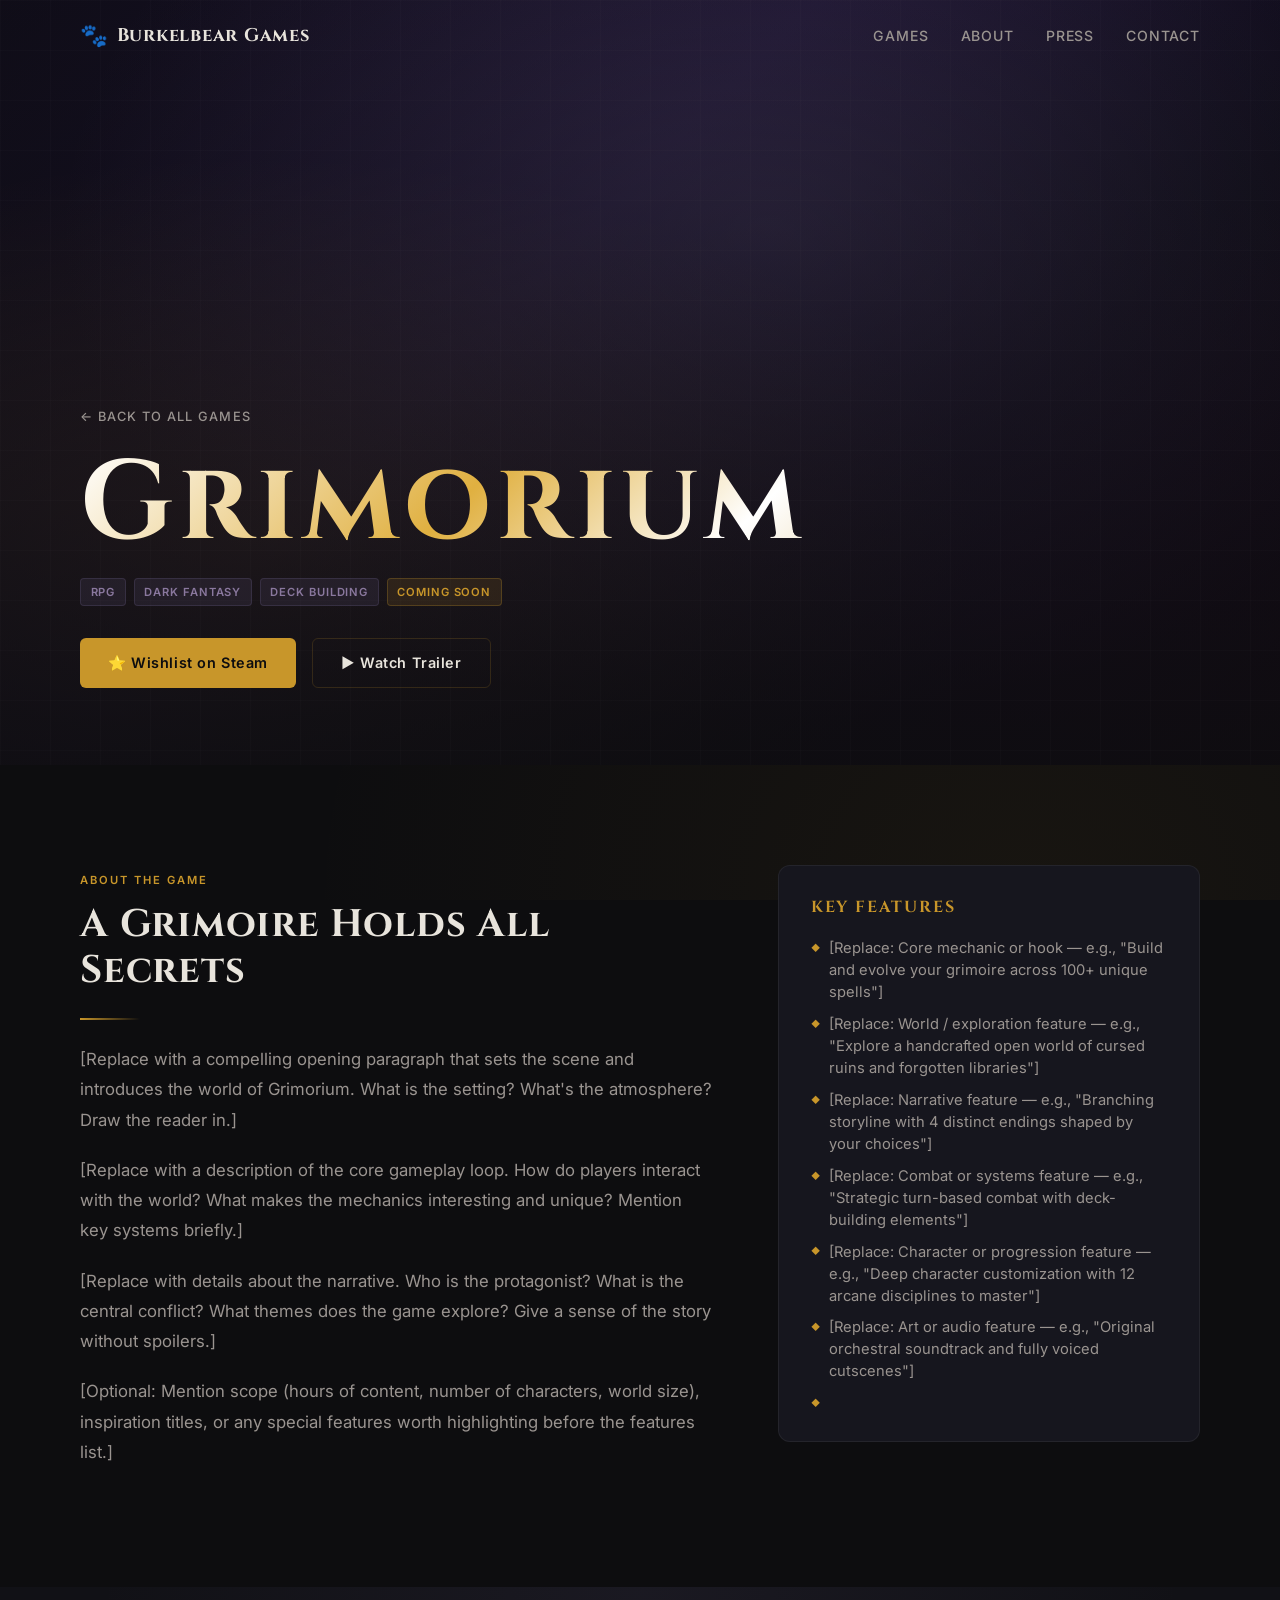
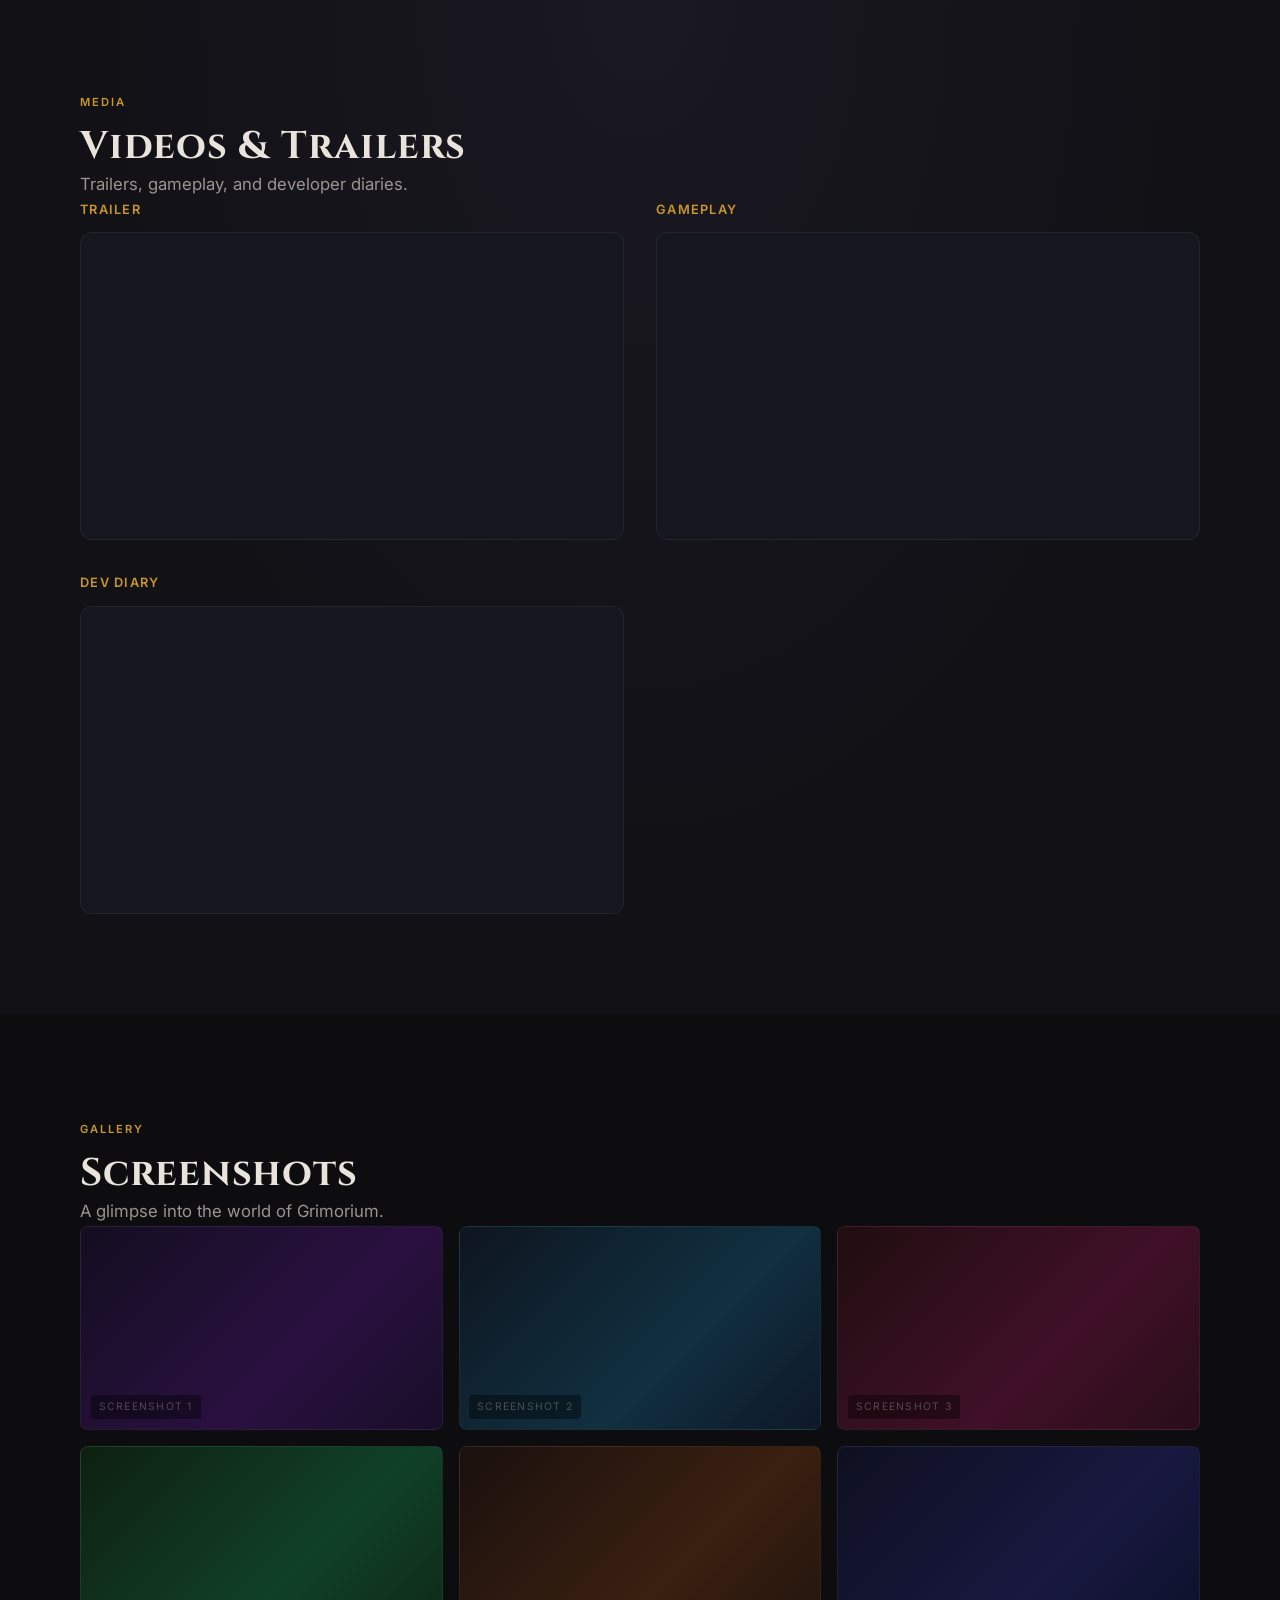
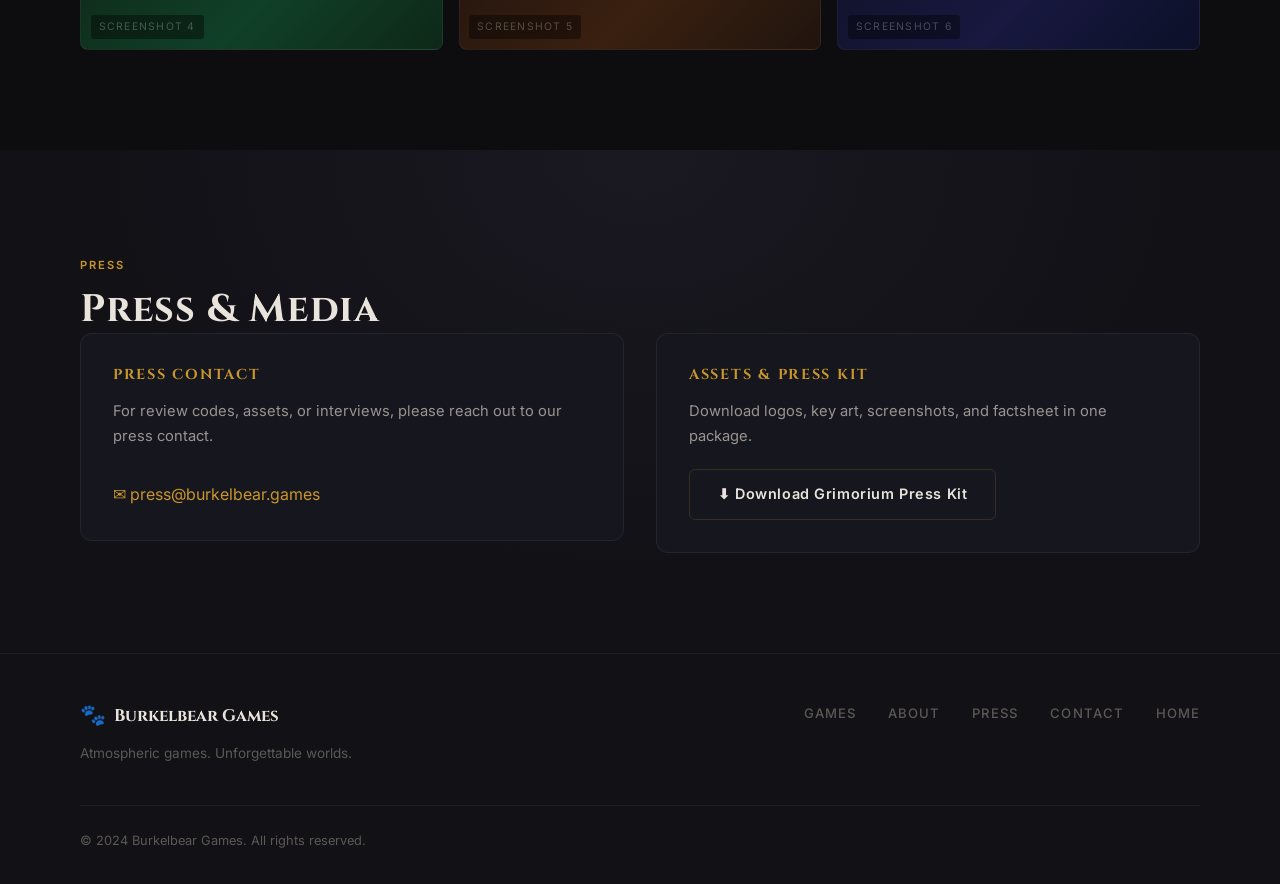
==== commit a20f0f38: "Update links" ====
--- a/games/grimorium.html
+++ b/games/grimorium.html
@@ -126,11 +126,8 @@
         <!-- CTA buttons -->
         <div class="game-hero__ctas">
 
-          <!-- STEAM WISHLIST LINK: Replace href="#" with your actual Steam store page URL.
-               Example: href="https://store.steampowered.com/app/YOUR_APP_ID/Grimorium/" -->
-          <a href="#" class="btn btn-primary" target="_blank" rel="noopener noreferrer">
+          <a href="https://store.steampowered.com/app/4415850/Grimorium/" class="btn btn-primary" target="_blank" rel="noopener noreferrer">
             ⭐ Wishlist on Steam
-            <!-- STEAM STORE URL: Update href above ↑ -->
           </a>
 
           <!-- This button smooth-scrolls to the #videos section below -->
@@ -259,68 +256,61 @@
 
         <div class="videos-grid fade-in-stagger">
 
-          <!-- VIDEO EMBED 1 -->
-          <!-- YOUTUBE EMBED -->
+          <!-- YOUTUBE EMBED 1 -->
           <div>
             <p style="font-size:0.8rem; letter-spacing:0.1em; text-transform:uppercase; color:var(--color-accent); margin-bottom:0.75rem; font-weight:600;">
-              <!-- VIDEO 1 LABEL: e.g., "Announce Trailer", "Gameplay Reveal" -->
-              Announce Trailer
-              <!-- LABEL: Update to match actual video content -->
+              <!-- VIDEO 1 LABEL: Update to match video content, e.g. "Announce Trailer" -->
+              Trailer
             </p>
             <div class="video-embed-wrapper">
-              <!-- YOUTUBE EMBED: Replace the entire .video-placeholder div below with your iframe.
-                   Example:
-                   <iframe
-                     width="560" height="315"
-                     src="https://www.youtube.com/embed/YOUR_VIDEO_ID"
-                     title="Grimorium — Announce Trailer"
-                     frameborder="0"
-                     allow="accelerometer; autoplay; clipboard-write; encrypted-media; gyroscope; picture-in-picture; web-share"
-                     allowfullscreen
-                   ></iframe>
-              -->
-              <div class="video-placeholder" role="img" aria-label="Video placeholder — add YouTube embed here">
-                <div class="video-placeholder__play" aria-hidden="true">
-                  <!-- Play triangle icon -->
-                  <svg viewBox="0 0 24 24" aria-hidden="true" focusable="false">
-                    <path d="M8 5v14l11-7z"/>
-                  </svg>
-                </div>
-                <p class="video-placeholder__text">Add YouTube Embed Here</p>
-              </div>
+              <iframe
+                width="560" height="315"
+                src="https://www.youtube.com/embed/HN8rEaFEOXA"
+                title="Grimorium — Trailer"
+                frameborder="0"
+                allow="accelerometer; autoplay; clipboard-write; encrypted-media; gyroscope; picture-in-picture; web-share"
+                allowfullscreen
+              ></iframe>
             </div>
-          </div><!-- /VIDEO 1 -->
-
-          <!-- VIDEO EMBED 2 -->
-          <!-- YOUTUBE EMBED -->
+          </div><!-- /YOUTUBE EMBED 1 -->
+
+          <!-- YOUTUBE EMBED 2 -->
           <div>
             <p style="font-size:0.8rem; letter-spacing:0.1em; text-transform:uppercase; color:var(--color-accent); margin-bottom:0.75rem; font-weight:600;">
-              <!-- VIDEO 2 LABEL: e.g., "Gameplay Preview", "Dev Diary #1" -->
-              Gameplay Preview
-              <!-- LABEL: Update to match actual video content -->
+              <!-- VIDEO 2 LABEL: Update to match video content, e.g. "Gameplay Preview" -->
+              Gameplay
             </p>
             <div class="video-embed-wrapper">
-              <!-- YOUTUBE EMBED: Replace the entire .video-placeholder div below with your iframe.
-                   Example:
-                   <iframe
-                     width="560" height="315"
-                     src="https://www.youtube.com/embed/YOUR_VIDEO_ID_2"
-                     title="Grimorium — Gameplay Preview"
-                     frameborder="0"
-                     allow="accelerometer; autoplay; clipboard-write; encrypted-media; gyroscope; picture-in-picture; web-share"
-                     allowfullscreen
-                   ></iframe>
-              -->
-              <div class="video-placeholder" role="img" aria-label="Video placeholder — add YouTube embed here">
-                <div class="video-placeholder__play" aria-hidden="true">
-                  <svg viewBox="0 0 24 24" aria-hidden="true" focusable="false">
-                    <path d="M8 5v14l11-7z"/>
-                  </svg>
-                </div>
-                <p class="video-placeholder__text">Add YouTube Embed Here</p>
-              </div>
+              <iframe
+                width="560" height="315"
+                src="https://www.youtube.com/embed/RsKU42ic850"
+                title="Grimorium — Gameplay"
+                frameborder="0"
+                allow="accelerometer; autoplay; clipboard-write; encrypted-media; gyroscope; picture-in-picture; web-share"
+                allowfullscreen
+              ></iframe>
             </div>
-          </div><!-- /VIDEO 2 -->
+          </div><!-- /YOUTUBE EMBED 2 -->
+
+          <!-- YOUTUBE EMBED 3 -->
+          <div>
+            <p style="font-size:0.8rem; letter-spacing:0.1em; text-transform:uppercase; color:var(--color-accent); margin-bottom:0.75rem; font-weight:600;">
+              <!-- VIDEO 3 LABEL: Update to match video content, e.g. "Dev Diary #1" -->
+              Dev Diary
+            </p>
+            <div class="video-embed-wrapper">
+              <iframe
+                width="560" height="315"
+                src="https://www.youtube.com/embed/BySRC4HwLYg"
+                title="Grimorium — Dev Diary"
+                frameborder="0"
+                allow="accelerometer; autoplay; clipboard-write; encrypted-media; gyroscope; picture-in-picture; web-share"
+                allowfullscreen
+              ></iframe>
+            </div>
+          </div><!-- /YOUTUBE EMBED 3 -->
+
+          <!-- Add more videos here — copy a block above and update the src URL and title -->
 
         </div><!-- /.videos-grid -->
 
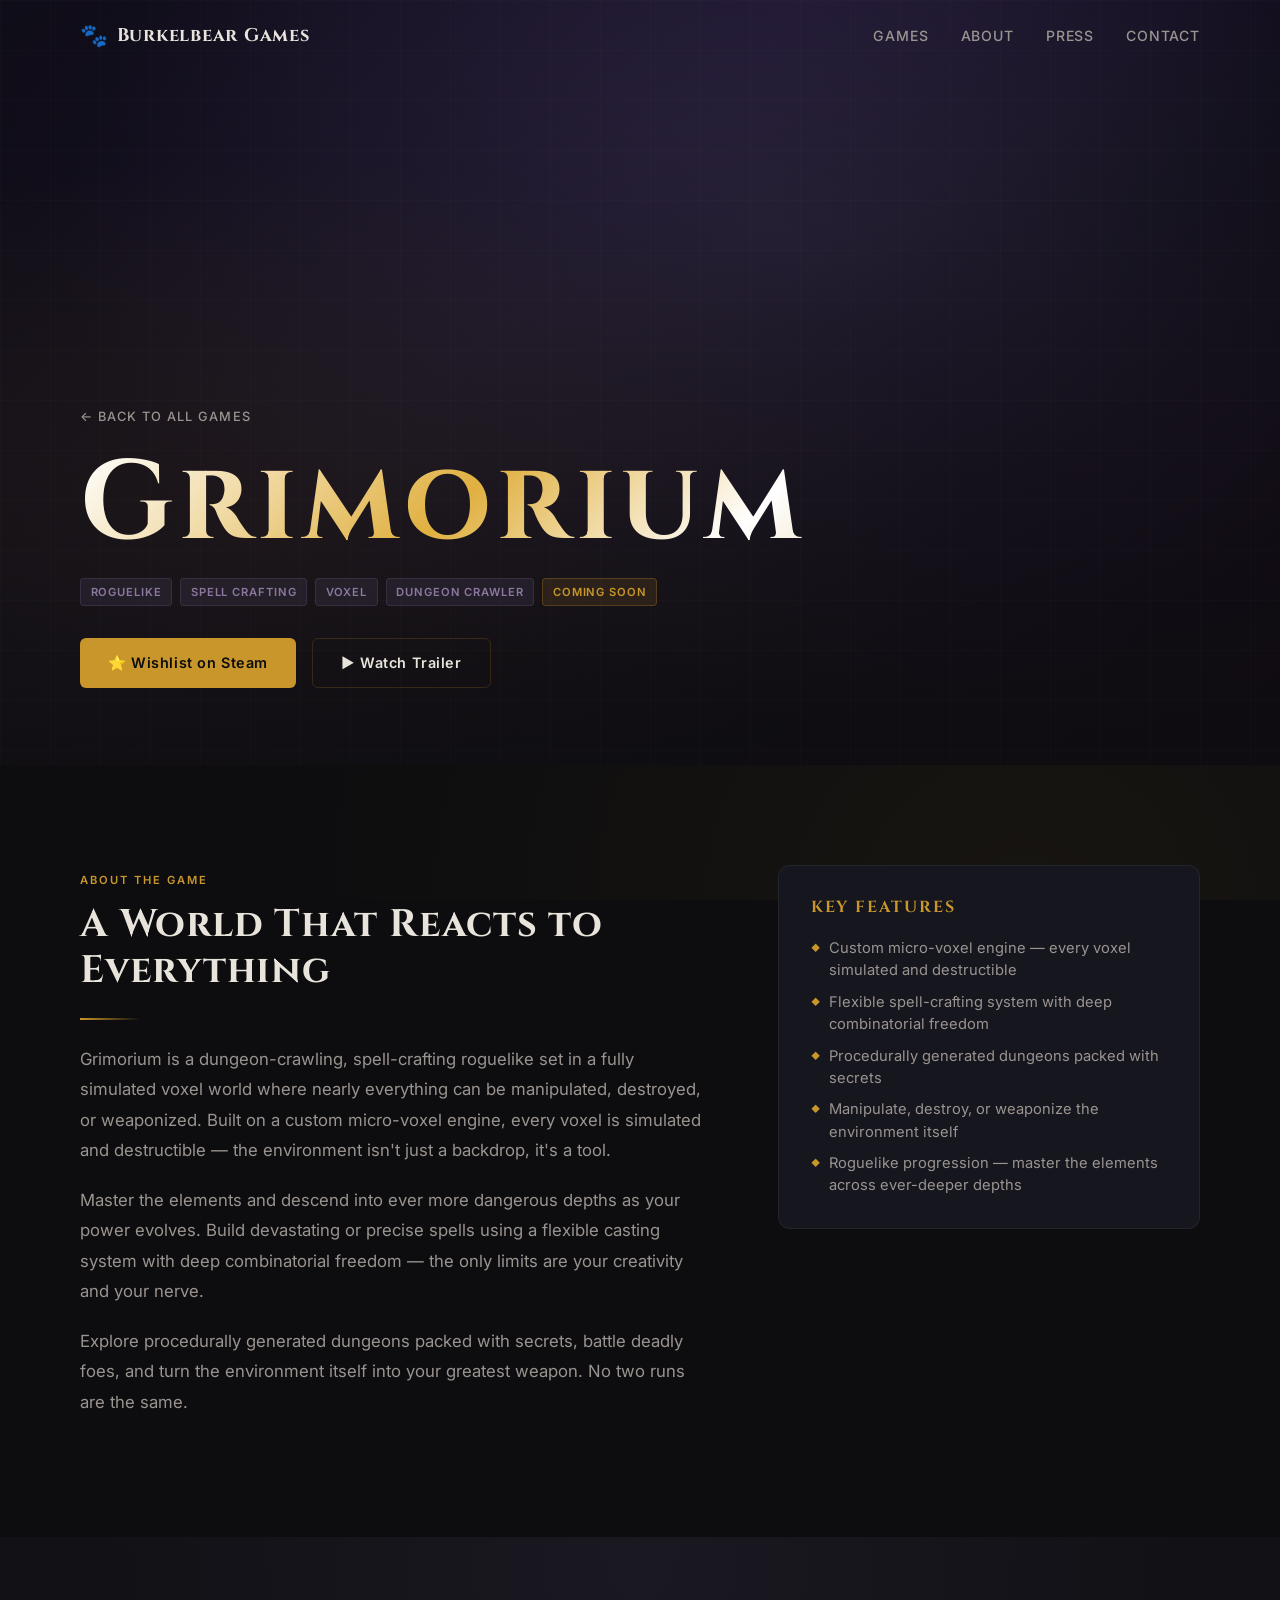
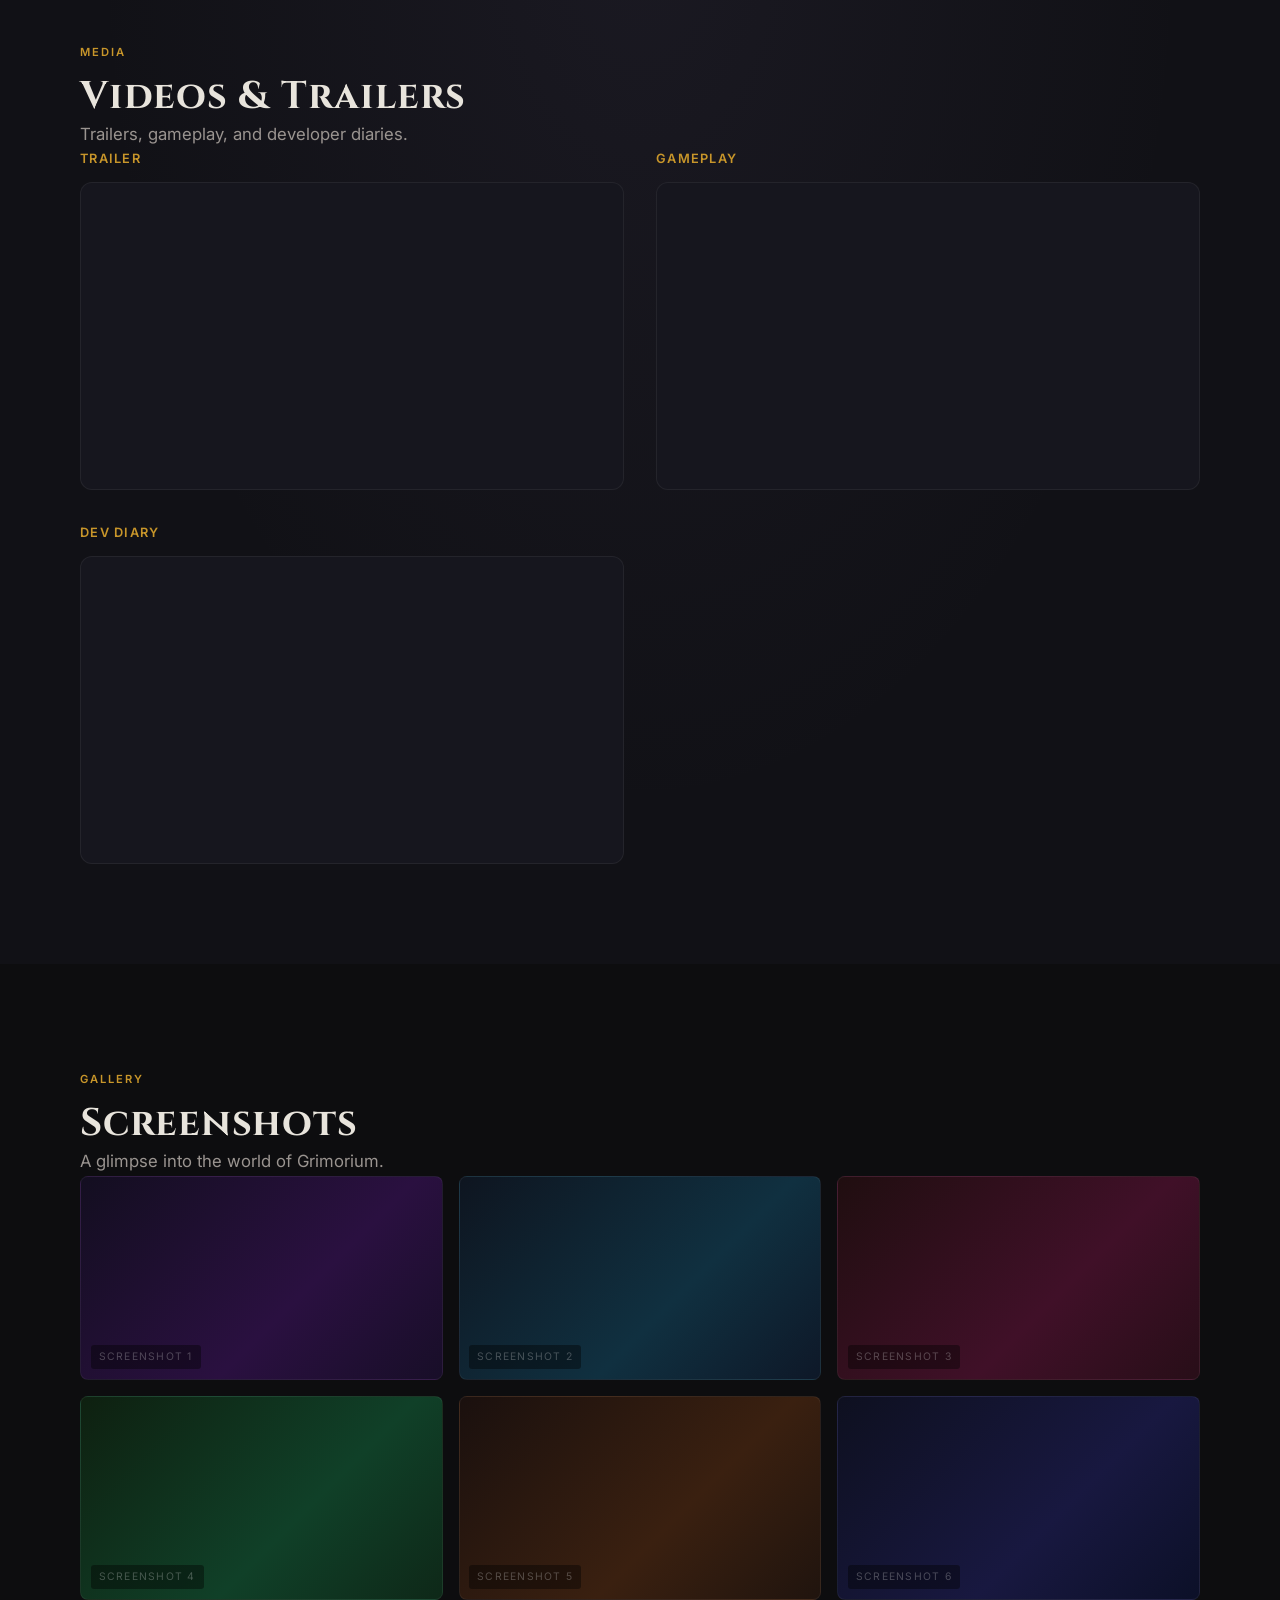
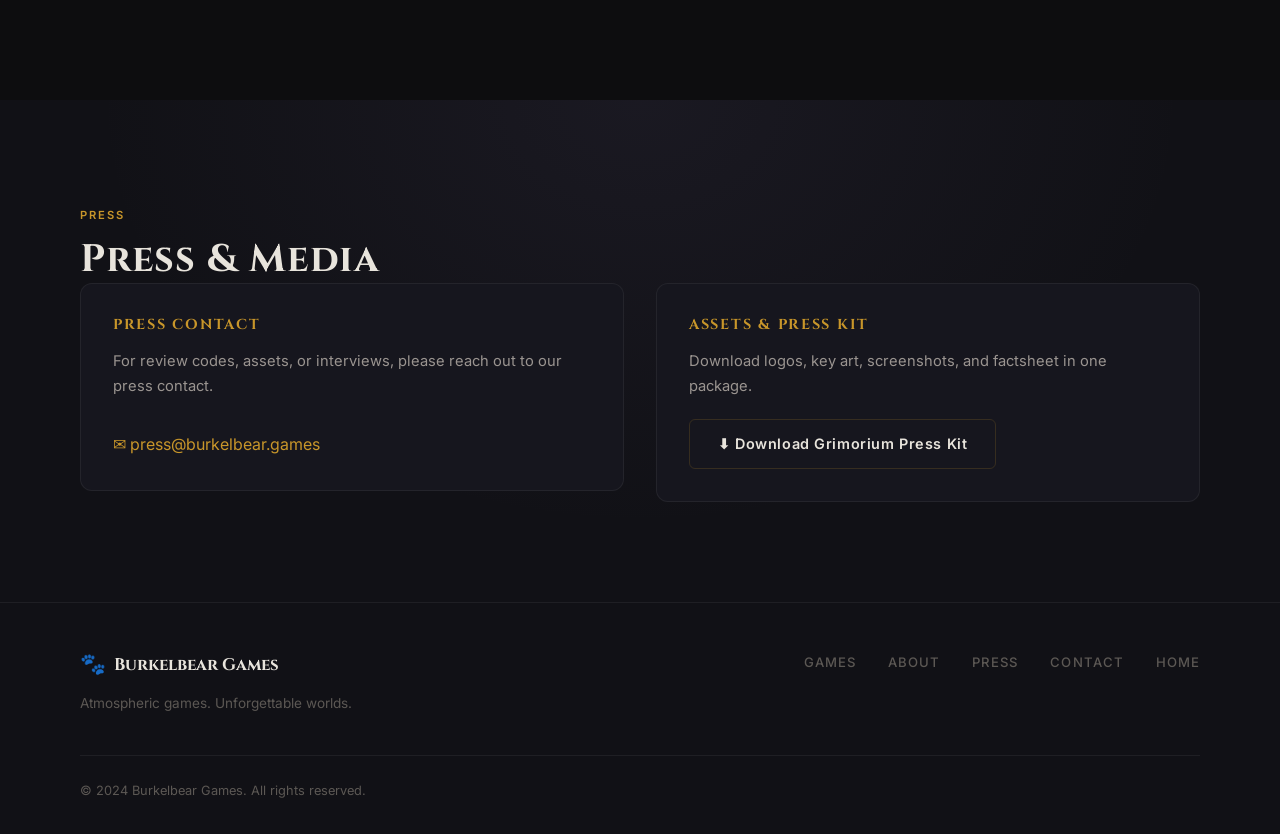
==== commit 1d32c0ca: "Update about section" ====
--- a/games/grimorium.html
+++ b/games/grimorium.html
@@ -109,18 +109,13 @@
         <!-- Game title -->
         <h1 class="game-hero__title">Grimorium</h1>
 
-        <!-- Genre / platform tags -->
         <div class="game-hero__tags">
-          <!-- GAME TAGS: Update with actual genre, platforms, and release status -->
-          <span class="tag">RPG</span>
-          <span class="tag">Dark Fantasy</span>
-          <span class="tag">Deck Building</span>
-          <!-- PLATFORM TAGS: Uncomment and update as platforms are confirmed -->
-          <!-- <span class="tag">PC</span> -->
-          <!-- <span class="tag">Mac</span> -->
+          <span class="tag">Roguelike</span>
+          <span class="tag">Spell Crafting</span>
+          <span class="tag">Voxel</span>
+          <span class="tag">Dungeon Crawler</span>
           <span class="tag tag--accent">Coming Soon</span>
-          <!-- RELEASE DATE TAG: Replace "Coming Soon" with actual release date when known:
-               <span class="tag tag--accent">2025</span> -->
+          <!-- RELEASE DATE TAG: Replace "Coming Soon" with actual release date when known -->
         </div>
 
         <!-- CTA buttons -->
@@ -158,38 +153,23 @@
           <!-- Description column -->
           <div class="game-about__description fade-in">
             <span class="section-label">About the Game</span>
-            <h2 id="about-heading">
-              <!-- GAME ABOUT HEADING: Replace with your preferred section heading -->
-              A Grimoire Holds All Secrets
-            </h2>
+            <h2 id="about-heading">A World That Reacts to Everything</h2>
             <div class="divider"></div>
 
-            <!-- GAME DESCRIPTION: Replace these placeholder paragraphs with your actual game description.
-                 Aim for 3–5 paragraphs. Focus on tone, setting, core loop, and emotional hook.
-                 Keep it engaging — this is your game's elevator pitch to potential players. -->
-
             <p>
-              <!-- PARAGRAPH 1: Setting and premise -->
-              [Replace with a compelling opening paragraph that sets the scene and introduces the world
-              of Grimorium. What is the setting? What's the atmosphere? Draw the reader in.]
+              Grimorium is a dungeon-crawling, spell-crafting roguelike set in a fully simulated voxel world where nearly everything can be manipulated, destroyed, or weaponized. Built on a custom micro-voxel engine, every voxel is simulated and destructible — the environment isn't just a backdrop, it's a tool.
             </p>
 
             <p>
-              <!-- PARAGRAPH 2: Core gameplay / mechanics overview -->
-              [Replace with a description of the core gameplay loop. How do players interact with the world?
-              What makes the mechanics interesting and unique? Mention key systems briefly.]
+              Master the elements and descend into ever more dangerous depths as your power evolves. Build devastating or precise spells using a flexible casting system with deep combinatorial freedom — the only limits are your creativity and your nerve.
             </p>
 
             <p>
-              <!-- PARAGRAPH 3: Story hook / narrative tone -->
-              [Replace with details about the narrative. Who is the protagonist? What is the central conflict?
-              What themes does the game explore? Give a sense of the story without spoilers.]
+              Explore procedurally generated dungeons packed with secrets, battle deadly foes, and turn the environment itself into your greatest weapon. No two runs are the same.
             </p>
 
             <p>
-              <!-- PARAGRAPH 4: Optional — multiplayer, content scope, inspirations -->
-              [Optional: Mention scope (hours of content, number of characters, world size), inspiration
-              titles, or any special features worth highlighting before the features list.]
+              <!-- PARAGRAPH 4: Optional — add more detail about content scope, inspirations, or unique features -->
             </p>
 
           </div><!-- /.game-about__description -->
@@ -199,36 +179,12 @@
             <h3>Key Features</h3>
 
             <ul class="features-list">
-              <!-- FEATURES: Replace each <li> text with your actual game features.
-                   Aim for 6–10 concise bullet points. Strong verbs, concrete details. -->
-              <li>
-                <!-- FEATURE 1 -->
-                [Replace: Core mechanic or hook — e.g., "Build and evolve your grimoire across 100+ unique spells"]
-              </li>
-              <li>
-                <!-- FEATURE 2 -->
-                [Replace: World / exploration feature — e.g., "Explore a handcrafted open world of cursed ruins and forgotten libraries"]
-              </li>
-              <li>
-                <!-- FEATURE 3 -->
-                [Replace: Narrative feature — e.g., "Branching storyline with 4 distinct endings shaped by your choices"]
-              </li>
-              <li>
-                <!-- FEATURE 4 -->
-                [Replace: Combat or systems feature — e.g., "Strategic turn-based combat with deck-building elements"]
-              </li>
-              <li>
-                <!-- FEATURE 5 -->
-                [Replace: Character or progression feature — e.g., "Deep character customization with 12 arcane disciplines to master"]
-              </li>
-              <li>
-                <!-- FEATURE 6 -->
-                [Replace: Art or audio feature — e.g., "Original orchestral soundtrack and fully voiced cutscenes"]
-              </li>
-              <li>
-                <!-- FEATURE 7: Uncomment when ready -->
-                <!-- [Replace: Additional feature] -->
-              </li>
+              <li>Custom micro-voxel engine — every voxel simulated and destructible</li>
+              <li>Flexible spell-crafting system with deep combinatorial freedom</li>
+              <li>Procedurally generated dungeons packed with secrets</li>
+              <li>Manipulate, destroy, or weaponize the environment itself</li>
+              <li>Roguelike progression — master the elements across ever-deeper depths</li>
+              <!-- Add more features here as you reveal them -->
             </ul>
 
           </aside><!-- /.game-features -->
